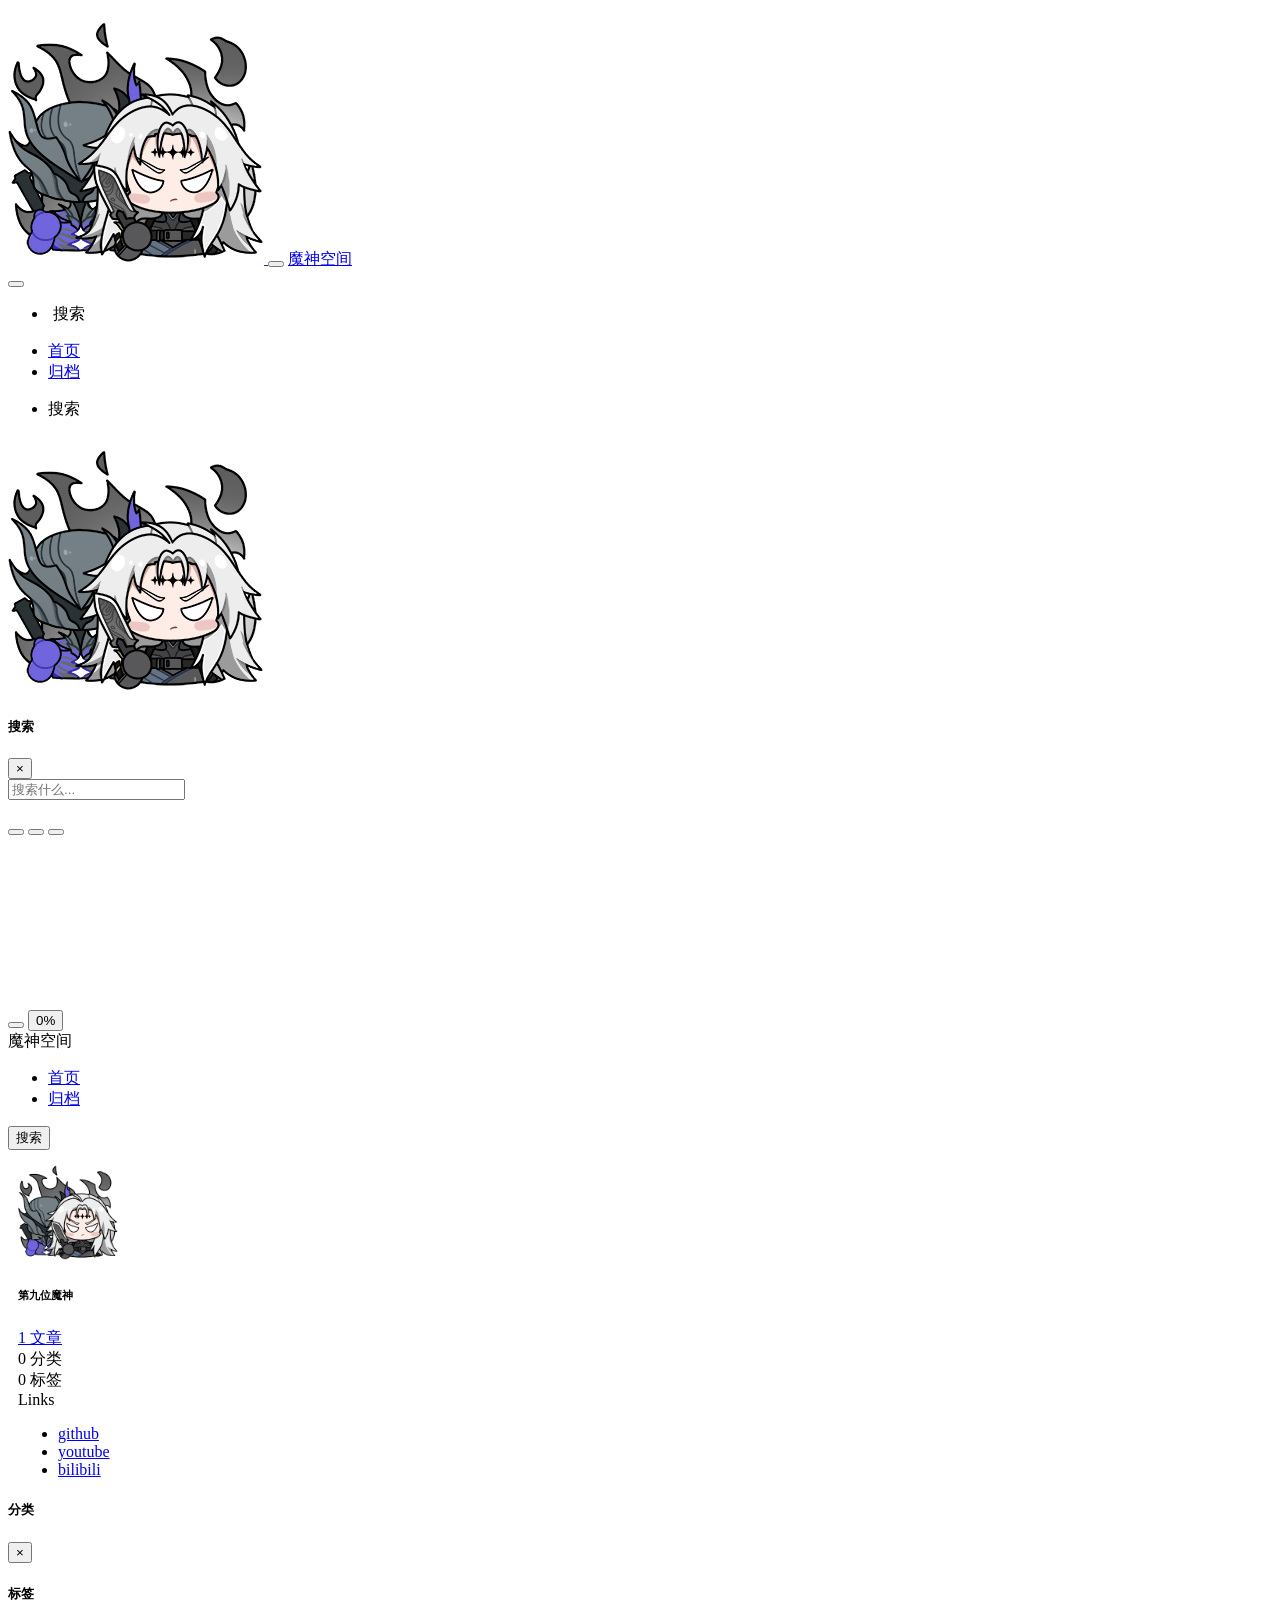
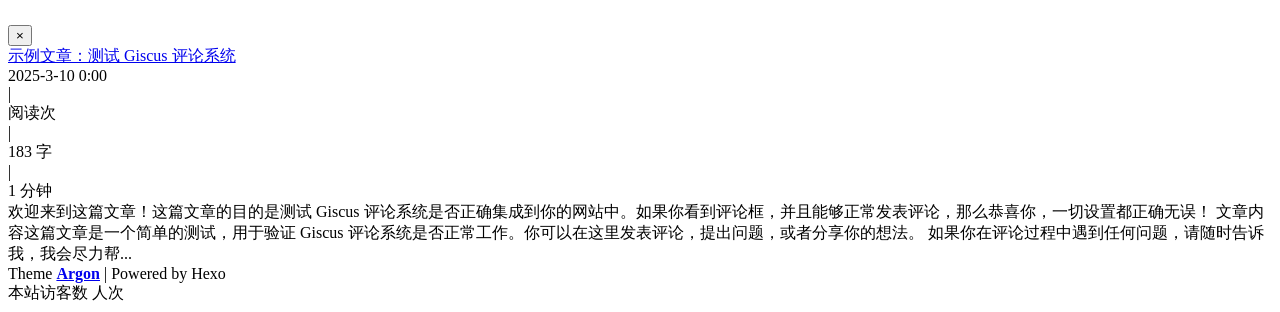
==== index.html @ d6a582b4 "Site updated: 2025-03-09 16:02:26" ====
<!DOCTYPE html>

<html class="use-big-shadow article-header-style-default">
<head>
	
	<title>魔神空间</title>
	<meta charset="utf-8">
	
		<meta name="viewport" content="width=device-width, initial-scale=1, maximum-scale=1, user-scalable=no">
	
	<meta property="og:type" content="website">
<meta property="og:title" content="魔神空间">
<meta property="og:url" content="http://example.com/index.html">
<meta property="og:site_name" content="魔神空间">
<meta property="og:locale" content="zh_CN">
<meta property="article:author" content="第九位魔神">
<meta name="twitter:card" content="summary">

	<meta name="theme-color" content="#2af3ff">
	<meta name="theme-color-rgb" content="42,243,255">
	<meta name="theme-color-origin" content="#2af3ff">
	<meta name="argon-enable-custom-theme-color" content="false">
	<meta name="theme-card-radius" content="12">
	<meta name="theme-version" content="1.0.2">
	<link rel="icon" href="/assets/img/favicon.ico" type="image/x-icon">
	<link rel="shortcut icon" href="/assets/img/favicon.ico" type="image/x-icon">

	
<link rel="stylesheet" href="/assets/argon_css_merged.css">

	
<link rel="stylesheet" href="/style.css">

	
<link rel="stylesheet" href="//fonts.loli.net/css?family=Open+Sans:300,400,600,700|Noto+Serif+SC:300,600&display=swap.css">

	
<script src="/assets/argon_js_merged.js"></script>

	
<script src="/assets/js/argon.min.js"></script>

	
<script src="//busuanzi.ibruce.info/busuanzi/2.3/busuanzi.pure.mini.js"></script>


	

	<script>
		var argonConfig = {
			language: "zh_CN",
			
				zoomify: {
					duration: 200,
					easing: "cubic-bezier(0.4,0,0,1)",
					scale: 0.9
				},
			
			pangu: "false",
			
				lazyload: {
					threshold: 800,
					effect: "fadeIn"
				},
			
			disable_pjax: false,
			headroom: false
		}
	</script>
	<script>
		var darkmodeAutoSwitch = "time";
		function setDarkmode(enable){
			if (enable == true){
				$("html").addClass("darkmode");
			}else{
				$("html").removeClass("darkmode");
			}
			$(window).trigger("scroll");
		}
		function toggleDarkmode(){
			if ($("html").hasClass("darkmode")){
				setDarkmode(false);
				sessionStorage.setItem("Argon_Enable_Dark_Mode", "false");
			}else{
				setDarkmode(true);
				sessionStorage.setItem("Argon_Enable_Dark_Mode", "true");
			}
		}
		if (sessionStorage.getItem("Argon_Enable_Dark_Mode") == "true"){
			setDarkmode(true);
		}
		function toggleDarkmodeByPrefersColorScheme(media){
			if (sessionStorage.getItem('Argon_Enable_Dark_Mode') == "false" || sessionStorage.getItem('Argon_Enable_Dark_Mode') == "true"){
				return;
			}
			if (media.matches){
				setDarkmode(true);
			}else{
				setDarkmode(false);
			}
		}
		function toggleDarkmodeByTime(){
			if (sessionStorage.getItem('Argon_Enable_Dark_Mode') == "false" || sessionStorage.getItem('Argon_Enable_Dark_Mode') == "true"){
				return;
			}
			let hour = new Date().getHours();
			if (hour < 7 || hour >= 22){
				setDarkmode(true);
			}else{
				setDarkmode(false);
			}
		}
		if (darkmodeAutoSwitch == 'system'){
			var darkmodeMediaQuery = window.matchMedia("(prefers-color-scheme: dark)");
			darkmodeMediaQuery.addListener(toggleDarkmodeByPrefersColorScheme);
			toggleDarkmodeByPrefersColorScheme(darkmodeMediaQuery);
		}
		if (darkmodeAutoSwitch == 'time'){
			toggleDarkmodeByTime();
		}
		if (darkmodeAutoSwitch == 'alwayson'){
			setDarkmode(true);
		}

		function toggleAmoledDarkMode(){
			$("html").toggleClass("amoled-dark");
			if ($("html").hasClass("amoled-dark")){
				localStorage.setItem("Argon_Enable_Amoled_Dark_Mode", "true");
			}else{
				localStorage.setItem("Argon_Enable_Amoled_Dark_Mode", "false");
			}
		}
		if (localStorage.getItem("Argon_Enable_Amoled_Dark_Mode") == "true"){
			$("html").addClass("amoled-dark");
		}else if (localStorage.getItem("Argon_Enable_Amoled_Dark_Mode") == "false"){
			$("html").removeClass("amoled-dark");
		}
	</script>
	<script>
		if (navigator.userAgent.indexOf("Safari") !== -1 && navigator.userAgent.indexOf("Chrome") === -1){
			$("html").addClass("using-safari");
		}
	</script>

	
		
<script src="/assets/vendor/smoothscroll/smoothscroll1.js"></script>

	
<meta name="generator" content="Hexo 7.3.0"></head>



<style id="themecolor_css">
	
	:root{
		--themecolor: #2af3ff;
		--themecolor-dark0: #1DF2FF;
		--themecolor-dark: #11F2FF;
		--themecolor-dark2: #00E8F6;
		--themecolor-dark3: #00D0DD;
		--themecolor-light: #5DF6FF;
		--themecolor-rgbstr: 42,243,255;
		--themecolor-gradient: linear-gradient(150deg,var(--themecolor-light) 15%, var(--themecolor) 70%, var(--themecolor-dark0) 94%);

	}
</style>
<style id="theme_cardradius_css">
	:root{
		--card-radius: 12px;
	}
</style>

<body>
<div id="toolbar">
	<header class="header-global">
		<nav id="navbar-main" class="navbar navbar-main navbar-expand-lg navbar-transparent navbar-light bg-primary headroom--not-bottom headroom--not-top headroom--pinned">
			<div class="container">
				
					<a class="navbar-brand navbar-icon mr-lg-5" href="">
						<img src="/assets/img/T_ChatEmo_M_11.png">
					</a>
				
				<button class="navbar-toggler" type="button" data-toggle="collapse" data-target="#navbar_global" aria-controls="navbar_global" aria-expanded="false" aria-label="Toggle navigation">
					<span class="navbar-toggler-icon"></span>
				</button>
				<a class="navbar-brand" href="/">魔神空间</a>
				<div class="navbar-collapse collapse" id="navbar_global">
					<div class="navbar-collapse-header">
						<div class="row">
							<div class="col-6 collapse-brand"></div>
							<div class="col-6 collapse-close">
								<button type="button" class="navbar-toggler" data-toggle="collapse" data-target="#navbar_global" aria-controls="navbar_global" aria-expanded="false" aria-label="Toggle navigation">
									<span></span>
									<span></span>
								</button>
							</div>
						</div>
					</div>
					<ul id="navbar_search_btn_mobile" class="navbar-nav align-items-lg-center ml-lg-auto">
						<li class="nav-item" data-toggle="modal" data-target="#argon_search_modal" style="padding-left: 5px;">
							<a class="nav-link nav-link-icon">
								<i class="fa fa-search"></i>
								<span class="nav-link-inner--text d-lg-none">搜索</span>
							</a>
						</li>
					</ul>
					
							<ul class='navbar-nav navbar-nav-hover align-items-lg-center'>
								
										<li class='nav-item'>
											<a href='/' class='nav-link' >
												<i class='ni ni-book-bookmark d-lg-none'></i>
												<span class='nav-link-inner--text'>首页</span>
											</a>
											
										</li>
									
										<li class='nav-item'>
											<a href='/archives' class='nav-link' >
												<i class='ni ni-book-bookmark d-lg-none'></i>
												<span class='nav-link-inner--text'>归档</span>
											</a>
											
										</li>
									
							</ul>
						
					<ul class="navbar-nav align-items-lg-center ml-lg-auto">
						<li class="nav-item" data-toggle="modal" data-target="#argon_search_modal" id="navbar_search_btn_pc">
							<a class="nav-link nav-link-icon">
								<i class="fa fa-search"></i>
								<span class="nav-link-inner--text d-lg-none">搜索</span>
							</a>
						</li>
					</ul>
				</div>
				
					<a class="navbar-brand navbar-icon-mobile" href="">
						<img src="/assets/img/T_ChatEmo_M_11.png">
					</a>
				
				<div id="navbar_menu_mask" data-toggle="collapse" data-target="#navbar_global"></div>
			</div>
		</nav>
	</header>
</div>
<div class="modal fade" id="argon_search_modal" tabindex="-1" role="dialog" aria-labelledby="" aria-hidden="true">
	<div class="modal-dialog modal-dialog-centered modal-lg" role="document">
		<div class="modal-content">
			<div class="modal-header">
				<h5 class="modal-title">搜索</h5>
				<button type="button" class="close" data-dismiss="modal" aria-label="Close">
					<span aria-hidden="true">&times;</span>
				</button>
			</div>
			<div class="modal-body">
				<!-- TODO -->
<div class="form-group mb-3">
	<div class="input-group input-group-alternative">
		<div class="input-group-prepend">
			<span class="input-group-text"><i class="fa fa-search"></i></span>
		</div>
		<input id="local-search-input" class="form-control" placeholder="搜索什么..." type="text"  autocomplete="off" data-search.path="search.xml" data-config.root="/">
	</div>
	<div id="local-search-result"></div>
</div>

			</div>
		</div>
	</div>
</div>
<!--Banner-->
<section id="banner" class="banner section section-lg section-shaped">
	<div class="shape shape-style-1 shape-primary">
		<span></span>
		<span></span>
		<span></span>
		<span></span>
		<span></span>
		<span></span>
		<span></span>
		<span></span>
		<span></span>
	</div>

	
	<div id="banner_container" class="banner-container container text-center">
		
			<div class="banner-title text-white" data-text="欢迎来到魔神空间" data-interval=""><span class="banner-title-inner">&nbsp;</span>
		
		</div>
	</div>
	
		<style>
			section.banner{
				background-image: url(/assets/img/lucy.jpg) !important;
			}
		</style>
	
</section>


	<style>
		#content:before {
			content: '';
			display: block;
			position: fixed;
			left: 0;
			right: 0;
			top: 0;
			bottom: 0;
			z-index: -2;
			background: url(/assets/img/david.png);
			background-position: center;
			background-size: cover;
			background-repeat: no-repeat;
			opacity: 0.7;
			transition: opacity .5s ease;
		}
		html.darkmode #content:before{
			filter: brightness(0.65);
		}
		
			#content:after {
				content: '';
				display: block;
				position: fixed;
				left: 0;
				right: 0;
				top: 0;
				bottom: 0;
				z-index: -2;
				background: url(/assets/img/lucy.jpg);
				background-position: center;
				background-size: cover;
				background-repeat: no-repeat;
				opacity: 0;
				transition: opacity .5s ease;
			}
			html.darkmode #content:after {
				opacity: 0.7;
			}
			html.darkmode #content:before {
				opacity: 0;
			}
		
		
			#banner, #banner .shape {
				background: transparent !important;
			}
		
	</style>




<div id="float_action_buttons" class="float-action-buttons fabtns-unloaded">
	<button id="fabtn_toggle_sides" class="btn btn-icon btn-neutral fabtn shadow-sm" type="button" aria-hidden="true" tooltip-move-to-left="移至左侧" tooltip-move-to-right="移至右侧">
		<span class="btn-inner--icon fabtn-show-on-right"><i class="fa fa-caret-left"></i></span>
		<span class="btn-inner--icon fabtn-show-on-left"><i class="fa fa-caret-right"></i></span>
	</button>
	<button id="fabtn_back_to_top" class="btn btn-icon btn-neutral fabtn shadow-sm" type="button" aria-label="Back To Top" tooltip="回到顶部">
		<span class="btn-inner--icon"><i class="fa fa-angle-up"></i></span>
	</button>
	<button id="fabtn_go_to_comment" class="btn btn-icon btn-neutral fabtn shadow-sm d-none" type="button" style='display: none;'  aria-label="Comment" tooltip="评论">
		<span class="btn-inner--icon"><i class="fa fa-comment-o"></i></span>
	</button>
	<button id="fabtn_toggle_darkmode" class="btn btn-icon btn-neutral fabtn shadow-sm" type="button"  aria-label="Toggle Darkmode" tooltip-darkmode="夜间模式" tooltip-blackmode="暗黑模式" tooltip-lightmode="日间模式">
		<span class="btn-inner--icon"><i class="fa fa-moon-o"></i><i class='fa fa-lightbulb-o'></i></span>
	</button>
	<button id="fabtn_toggle_blog_settings_popup" class="btn btn-icon btn-neutral fabtn shadow-sm" type="button" style='display: none;'  aria-label="Open Blog Settings Menu" tooltip="设置">
		<span class="btn-inner--icon"><i class="fa fa-cog"></i></span>
	</button>
	<div id="fabtn_blog_settings_popup" class="card shadow-sm" style="opacity: 0;" aria-hidden="true">
		<div id="close_blog_settings"><i class="fa fa-close"></i></div>
		<div class="blog-setting-item mt-3">
			<div style="transform: translateY(-4px);"><div id="blog_setting_toggle_darkmode_and_amoledarkmode" tooltip-switch-to-darkmode="切换到夜间模式" tooltip-switch-to-blackmode="切换到暗黑模式"><span>夜间模式</span><span>暗黑模式</span></div></div>
			<div style="flex: 1;"></div>
			<label id="blog_setting_darkmode_switch" class="custom-toggle">
				<span class="custom-toggle-slider rounded-circle"></span>
			</label>
		</div>
		<div class="blog-setting-item mt-3">
			<div style="flex: 1;">字体</div>
			<div>
				<button id="blog_setting_font_sans_serif" type="button" class="blog-setting-font btn btn-outline-primary blog-setting-selector-left">Sans Serif</button><button id="blog_setting_font_serif" type="button" class="blog-setting-font btn btn-outline-primary blog-setting-selector-right">Serif</button>
			</div>
		</div>
		<div class="blog-setting-item mt-3">
			<div style="flex: 1;">阴影</div>
			<div>
				<button id="blog_setting_shadow_small" type="button" class="blog-setting-shadow btn btn-outline-primary blog-setting-selector-left">浅阴影</button><button id="blog_setting_shadow_big" type="button" class="blog-setting-shadow btn btn-outline-primary blog-setting-selector-right">深阴影</button>
			</div>
		</div>
		<div class="blog-setting-item mt-3 mb-3">
			<div style="flex: 1;">滤镜</div>
			<div id="blog_setting_filters" class="ml-3">
				<button id="blog_setting_filter_off" type="button" class="blog-setting-filter-btn ml-0" filter-name="off">关闭</button>
				<button id="blog_setting_filter_sunset" type="button" class="blog-setting-filter-btn" filter-name="sunset">日落</button>
				<button id="blog_setting_filter_darkness" type="button" class="blog-setting-filter-btn" filter-name="darkness">暗化</button>
				<button id="blog_setting_filter_grayscale" type="button" class="blog-setting-filter-btn" filter-name="grayscale">灰度</button>
			</div>
		</div>
		<div class="blog-setting-item mb-3">
			<div id="blog_setting_card_radius_to_default" style="cursor: pointer;" tooltip="恢复默认">圆角</div>
			<div style="flex: 1;margin-left: 20px;margin-right: 8px;transform: translateY(2px);">
				<div id="blog_setting_card_radius"></div>
			</div>
		</div>
		
	</div>
	<button id="fabtn_open_sidebar" class="btn btn-icon btn-neutral fabtn shadow-sm" type="button" aria-label="Open Sidebar Menu" tooltip="菜单">
		<span class="btn-inner--icon"><i class="fa fa-bars"></i></span>
	</button>
	<button id="fabtn_reading_progress" class="btn btn-icon btn-neutral fabtn shadow-sm" type="button" aria-hidden="true" tooltip="阅读进度">
		<div id="fabtn_reading_progress_bar" style="width: 0%;"></div>
		<span id="fabtn_reading_progress_details">0%</span>
	</button>
</div>

<div id="content" class="site-content">









<div class="page-information-card-container">
	
</div>

<div id="sidebar_mask"></div>
<aside id="leftbar" class="leftbar widget-area" role="complementary">
		
		<div id="leftbar_part1" class="widget widget_search card bg-white shadow-sm border-0">
			<div class="leftbar-banner card-body">
				<span class="leftbar-banner-title text-white">魔神空间</span>
				
				
			</div>
			
			
				<ul id='leftbar_part1_menu' class='leftbar-menu'>
					<li class='leftbar-menu-item current'><a href='/'>首页</a></li><li class='leftbar-menu-item'><a href='/archives'>归档</a></li>
				</ul>
			
			<div class="card-body text-center leftbar-search-button">
				<button id="leftbar_search" class="btn btn-secondary btn-lg active btn-sm btn-block border-0" role="button" data-toggle="modal" data-target="#argon_search_modal" >
					<i class="menu-item-icon fa fa-search mr-0"></i> 搜索
				</button>
			</div>
		</div>
		<div id="leftbar_part2" class="widget widget_search card bg-white shadow-sm border-0">
			<div id="leftbar_part2_inner" class="card-body">
				
				<div class="nav-wrapper" style="padding-top: 5px; display:none; ">
	                <ul class="nav nav-pills nav-fill" role="tablist">
						
						<li class="nav-item sidebar-tab-switcher">
							<a class="active show" id="leftbar_tab_overview_btn" data-toggle="tab" href="#leftbar_tab_overview" role="tab" aria-controls="leftbar_tab_overview" no-pjax>站点概览</a>
						</li>
	                </ul>
				</div>
				<div>
					<div class="tab-content" style="padding: 10px 10px 0 10px;">
						
						<div class="tab-pane fade text-center active show" id="leftbar_tab_overview" role="tabpanel" aria-labelledby="leftbar_tab_overview_btn">
							<img id="leftbar_overview_author_image" src="/assets/img/T_ChatEmo_M_11.png" class="img-fluid rounded-circle shadow-sm" style="width: 100px;" alt="avatar">
							<h6 id="leftbar_overview_author_name">第九位魔神</h6>
							<nav class="site-state">
								<div class="site-state-item site-state-posts">
									<a href="/archives">
										<span class="site-state-item-count">1</span>
										<span class="site-state-item-name">文章</span>
									</a>
								</div>
								<div class="site-state-item site-state-categories">
									<a data-toggle="modal" data-target="#blog_categories">
										<span class="site-state-item-count">0</span>
										<span class="site-state-item-name">分类</span>
									</a>
								</div>      
								<div class="site-state-item site-state-tags">
									<a data-toggle="modal" data-target="#blog_tags">
										<span class="site-state-item-count">0</span>
										<span class="site-state-item-name">标签</span>
									</a>
								</div>
							</nav>
							
									<div class="site-author-links">
										
									</div>
								
							
									<div class='site-friend-links'>
										<div class='site-friend-links-title'><i class='fa fa-fw fa-link'></i> Links</div>
										<ul class='site-friend-links-ul'>
											
												<li class='site-friend-links-item'>
													<a href='https://github.com/cyber-moshen' rel='noopener' target='_blank'>github</a>
												</li>
											
												<li class='site-friend-links-item'>
													<a href='https://www.youtube.com/@ninth-order-deity' rel='noopener' target='_blank'>youtube</a>
												</li>
											
												<li class='site-friend-links-item'>
													<a href='https://space.bilibili.com/1064071353?spm_id_from=333.1007.0.0' rel='noopener' target='_blank'>bilibili</a>
												</li>
											
										</ul>
									</div>
								
						</div>
					</div>
				</div>
			</div>
		</div>
</aside>
<div class="modal fade" id="blog_categories" tabindex="-1" role="dialog" aria-labelledby="" aria-hidden="true">
	<div class="modal-dialog modal-dialog-centered">
		<div class="modal-content">
			<div class="modal-header">
				<h5 class="modal-title">分类</h5>
				<button type="button" class="close" data-dismiss="modal" aria-label="Close">
					<span aria-hidden="true">&times;</span>
				</button>
			</div>
			<div class="modal-body">
				
			</div>
		</div>
	</div>
</div>
<div class="modal fade" id="blog_tags" tabindex="-1" role="dialog" aria-labelledby="" aria-hidden="true">
	<div class="modal-dialog modal-dialog-centered">
		<div class="modal-content">
			<div class="modal-header">
				<h5 class="modal-title">标签</h5>
				<button type="button" class="close" data-dismiss="modal" aria-label="Close">
					<span aria-hidden="true">&times;</span>
				</button>
			</div>
			<div class="modal-body">
				
			</div>
		</div>
	</div>
</div>


<div id="primary" class="content-area">
	<main id="main" class="site-main" role="main">
		
			
	<article class="post card bg-white shadow-sm border-0 post-preview">
	<header class="post-header text-center">
		
		<a class="post-title" href="/2025/03/10/hello-world/">示例文章：测试 Giscus 评论系统</a>
		<div class="post-meta">
			
						
						<div class="post-meta-detail post-meta-detail-time">
							<i class="fa fa-clock-o" aria-hidden="true"></i>
							<time title="发布于 2025-3-10 0:00:00 | 编辑于 2025-3-9 16:01:53">2025-3-10 0:00
							</time>
						</div>
					
						
							<div class="post-meta-devide">|</div>
						
						<div class="post-meta-detail post-meta-detail-words">
							<i class="fa fa-book" aria-hidden="true"></i>
							<span id="busuanzi_container_page_pv">
								阅读<span id="busuanzi_value_page_pv"></span>次
							</span>
						</div>
					
						
							<div class="post-meta-devide">|</div>
						
						<div class="post-meta-detail post-meta-detail-words">
							<i class="fa fa-file-word-o" aria-hidden="true"></i>
							183 字
						</div>
					
						
							<div class="post-meta-devide">|</div>
						
						<div class="post-meta-detail post-meta-detail-readingtime">
							<i class="fa fa-hourglass-end" aria-hidden="true"></i>
							1 分钟
						</div>
					
		</div>
		
	</header>

	<div class="post-content">
		
			
				欢迎来到这篇文章！这篇文章的目的是测试 Giscus 评论系统是否正确集成到你的网站中。如果你看到评论框，并且能够正常发表评论，那么恭喜你，一切设置都正确无误！
文章内容这篇文章是一个简单的测试，用于验证 Giscus 评论系统是否正常工作。你可以在这里发表评论，提出问题，或者分享你的想法。
如果你在评论过程中遇到任何问题，请随时告诉我，我会尽力帮...
			
		
	</div>

	
</article>






		
		
		
		
		

					<footer id="footer" class="site-footer card shadow-sm border-0">
						
						<div>Theme <a target="_blank" rel="noopener" href="https://github.com/solstice23/hexo-theme-argon"><strong>Argon</strong></a> | Powered by Hexo</div>
						<span id="busuanzi_container_site_uv">
							本站访客数 <span id="busuanzi_value_site_uv"></span> 人次
						</span>
					</footer>
				</main>
			</div>
		</div>
		
<script src="/argontheme.js"></script>

		
		
		

		
			<script>
				var argonEnableCodeHighlight = true;
			</script>
			
<link rel="stylesheet" href="/assets/vendor/highlight/styles/vs2015.css">

		

	</div>
</div>
<noscript>
	<style>
		article img.lazyload[src^="[data-uri]"]{display: none;}
		.comment-item-text .comment-sticker.lazyload{display: none;}
	</style>
</noscript>
</body>



</html>
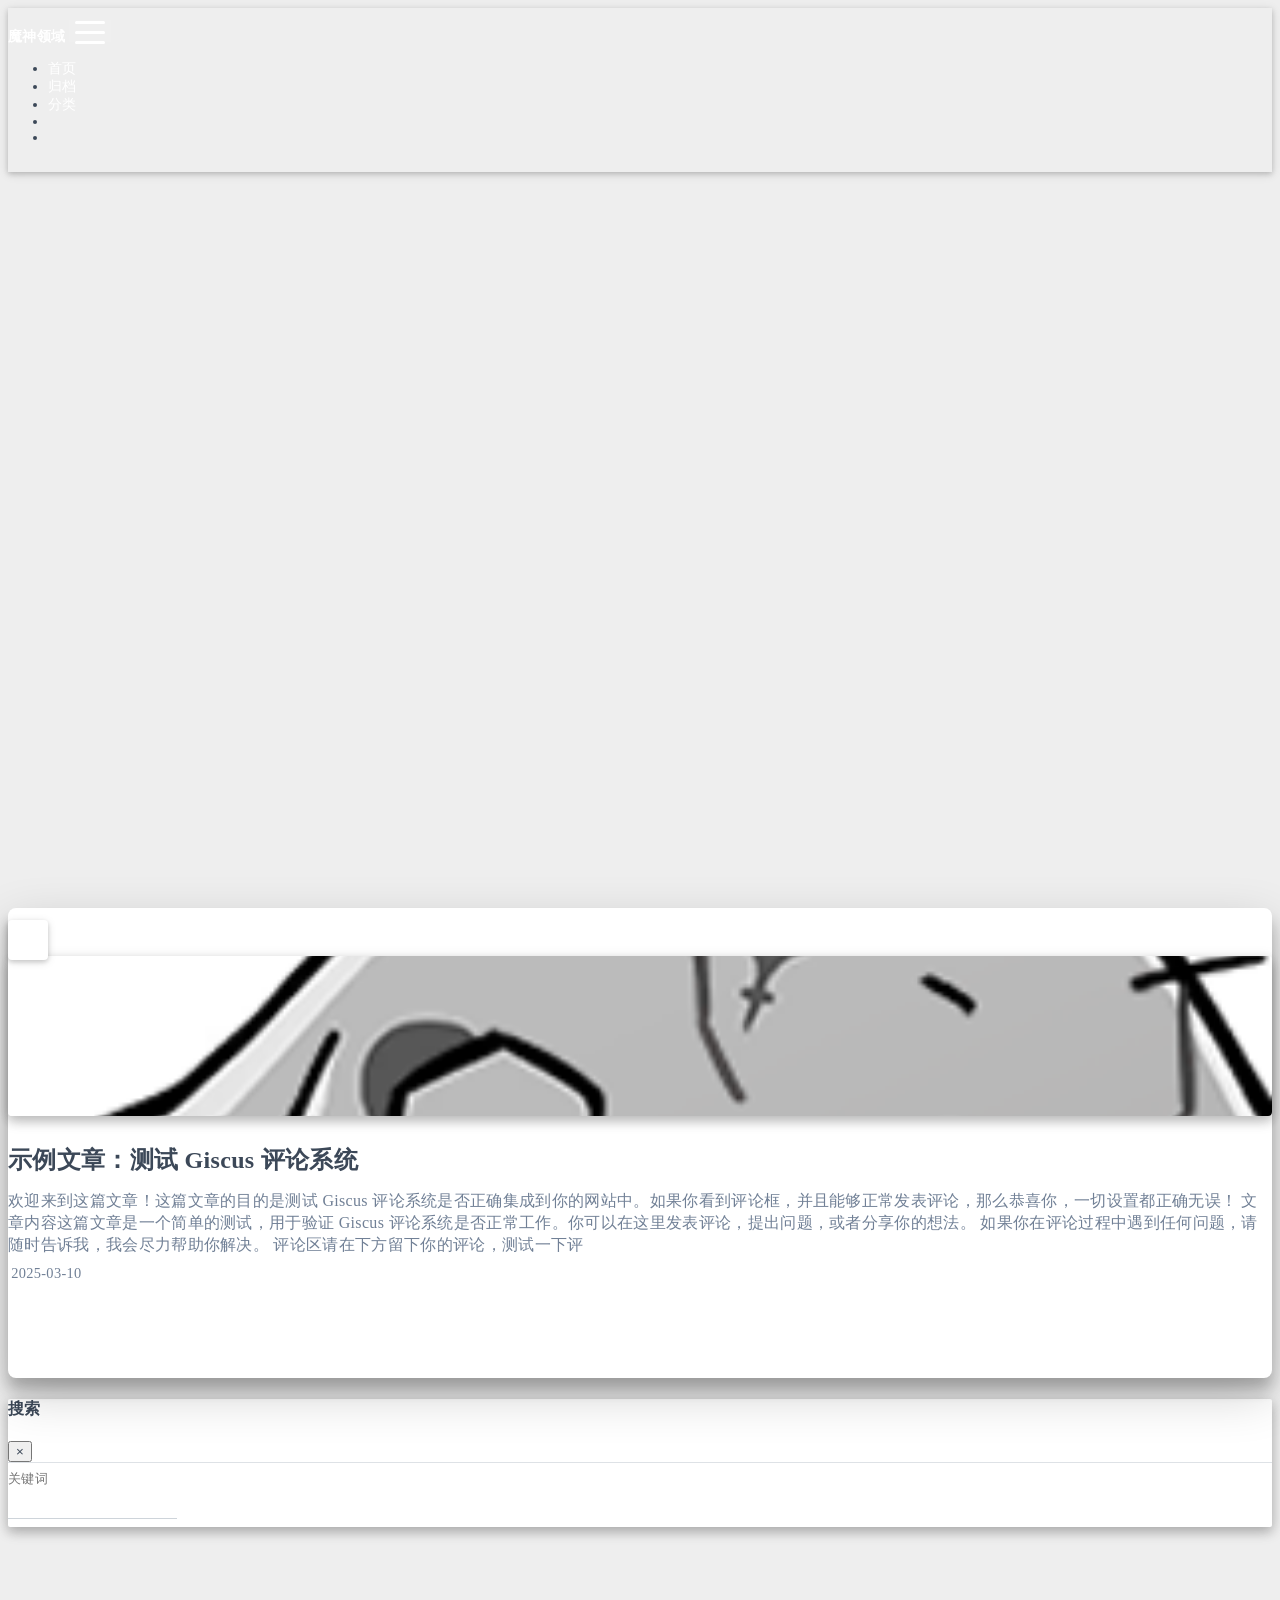
==== commit 2d2ebb4a: "Site updated: 2025-03-09 19:57:49" ====
--- a/index.html
+++ b/index.html
@@ -1,667 +1,361 @@
+
+
 <!DOCTYPE html>
-
-<html class="use-big-shadow article-header-style-default">
+<html lang="zh-CN" data-default-color-scheme=auto>
+
+
+
 <head>
-	
-	<title>魔神空间</title>
-	<meta charset="utf-8">
-	
-		<meta name="viewport" content="width=device-width, initial-scale=1, maximum-scale=1, user-scalable=no">
-	
-	<meta property="og:type" content="website">
+  <meta charset="UTF-8">
+
+  <link rel="apple-touch-icon" sizes="76x76" href="/img/biaoqin.png">
+  <link rel="icon" href="/img/biaoqin.png">
+  
+
+  <meta name="viewport" content="width=device-width, initial-scale=1.0, maximum-scale=5.0, shrink-to-fit=no">
+  <meta http-equiv="x-ua-compatible" content="ie=edge">
+  
+  <meta name="theme-color" content="#ff83ff">
+  <meta name="author" content="第九位魔神">
+  <meta name="keywords" content="">
+  
+    <meta property="og:type" content="website">
 <meta property="og:title" content="魔神空间">
 <meta property="og:url" content="http://example.com/index.html">
 <meta property="og:site_name" content="魔神空间">
 <meta property="og:locale" content="zh_CN">
 <meta property="article:author" content="第九位魔神">
-<meta name="twitter:card" content="summary">
-
-	<meta name="theme-color" content="#2af3ff">
-	<meta name="theme-color-rgb" content="42,243,255">
-	<meta name="theme-color-origin" content="#2af3ff">
-	<meta name="argon-enable-custom-theme-color" content="false">
-	<meta name="theme-card-radius" content="12">
-	<meta name="theme-version" content="1.0.2">
-	<link rel="icon" href="/assets/img/favicon.ico" type="image/x-icon">
-	<link rel="shortcut icon" href="/assets/img/favicon.ico" type="image/x-icon">
-
-	
-<link rel="stylesheet" href="/assets/argon_css_merged.css">
-
-	
-<link rel="stylesheet" href="/style.css">
-
-	
-<link rel="stylesheet" href="//fonts.loli.net/css?family=Open+Sans:300,400,600,700|Noto+Serif+SC:300,600&display=swap.css">
-
-	
-<script src="/assets/argon_js_merged.js"></script>
-
-	
-<script src="/assets/js/argon.min.js"></script>
-
-	
-<script src="//busuanzi.ibruce.info/busuanzi/2.3/busuanzi.pure.mini.js"></script>
-
-
-	
-
-	<script>
-		var argonConfig = {
-			language: "zh_CN",
-			
-				zoomify: {
-					duration: 200,
-					easing: "cubic-bezier(0.4,0,0,1)",
-					scale: 0.9
-				},
-			
-			pangu: "false",
-			
-				lazyload: {
-					threshold: 800,
-					effect: "fadeIn"
-				},
-			
-			disable_pjax: false,
-			headroom: false
-		}
-	</script>
-	<script>
-		var darkmodeAutoSwitch = "time";
-		function setDarkmode(enable){
-			if (enable == true){
-				$("html").addClass("darkmode");
-			}else{
-				$("html").removeClass("darkmode");
-			}
-			$(window).trigger("scroll");
-		}
-		function toggleDarkmode(){
-			if ($("html").hasClass("darkmode")){
-				setDarkmode(false);
-				sessionStorage.setItem("Argon_Enable_Dark_Mode", "false");
-			}else{
-				setDarkmode(true);
-				sessionStorage.setItem("Argon_Enable_Dark_Mode", "true");
-			}
-		}
-		if (sessionStorage.getItem("Argon_Enable_Dark_Mode") == "true"){
-			setDarkmode(true);
-		}
-		function toggleDarkmodeByPrefersColorScheme(media){
-			if (sessionStorage.getItem('Argon_Enable_Dark_Mode') == "false" || sessionStorage.getItem('Argon_Enable_Dark_Mode') == "true"){
-				return;
-			}
-			if (media.matches){
-				setDarkmode(true);
-			}else{
-				setDarkmode(false);
-			}
-		}
-		function toggleDarkmodeByTime(){
-			if (sessionStorage.getItem('Argon_Enable_Dark_Mode') == "false" || sessionStorage.getItem('Argon_Enable_Dark_Mode') == "true"){
-				return;
-			}
-			let hour = new Date().getHours();
-			if (hour < 7 || hour >= 22){
-				setDarkmode(true);
-			}else{
-				setDarkmode(false);
-			}
-		}
-		if (darkmodeAutoSwitch == 'system'){
-			var darkmodeMediaQuery = window.matchMedia("(prefers-color-scheme: dark)");
-			darkmodeMediaQuery.addListener(toggleDarkmodeByPrefersColorScheme);
-			toggleDarkmodeByPrefersColorScheme(darkmodeMediaQuery);
-		}
-		if (darkmodeAutoSwitch == 'time'){
-			toggleDarkmodeByTime();
-		}
-		if (darkmodeAutoSwitch == 'alwayson'){
-			setDarkmode(true);
-		}
-
-		function toggleAmoledDarkMode(){
-			$("html").toggleClass("amoled-dark");
-			if ($("html").hasClass("amoled-dark")){
-				localStorage.setItem("Argon_Enable_Amoled_Dark_Mode", "true");
-			}else{
-				localStorage.setItem("Argon_Enable_Amoled_Dark_Mode", "false");
-			}
-		}
-		if (localStorage.getItem("Argon_Enable_Amoled_Dark_Mode") == "true"){
-			$("html").addClass("amoled-dark");
-		}else if (localStorage.getItem("Argon_Enable_Amoled_Dark_Mode") == "false"){
-			$("html").removeClass("amoled-dark");
-		}
-	</script>
-	<script>
-		if (navigator.userAgent.indexOf("Safari") !== -1 && navigator.userAgent.indexOf("Chrome") === -1){
-			$("html").addClass("using-safari");
-		}
-	</script>
-
-	
-		
-<script src="/assets/vendor/smoothscroll/smoothscroll1.js"></script>
-
-	
+<meta name="twitter:card" content="summary_large_image">
+  
+  
+    <meta name="referrer" content="no-referrer-when-downgrade">
+  
+  
+  <title>魔神空间</title>
+
+  <link  rel="stylesheet" href="https://lib.baomitu.com/twitter-bootstrap/4.6.1/css/bootstrap.min.css" />
+
+
+
+
+
+<!-- 主题依赖的图标库，不要自行修改 -->
+<!-- Do not modify the link that theme dependent icons -->
+
+<link rel="stylesheet" href="//at.alicdn.com/t/c/font_1749284_5i9bdhy70f8.css">
+
+
+
+<link rel="stylesheet" href="//at.alicdn.com/t/c/font_1736178_k526ubmyhba.css">
+
+
+<link  rel="stylesheet" href="/css/main.css" />
+
+
+  <link id="highlight-css" rel="stylesheet" href="/css/highlight.css" />
+  
+    <link id="highlight-css-dark" rel="stylesheet" href="/css/highlight-dark.css" />
+  
+
+
+
+
+  <script id="fluid-configs">
+    var Fluid = window.Fluid || {};
+    Fluid.ctx = Object.assign({}, Fluid.ctx)
+    var CONFIG = {"hostname":"example.com","root":"/","version":"1.9.8","typing":{"enable":true,"typeSpeed":100,"cursorChar":"_","loop":true,"scope":[]},"anchorjs":{"enable":true,"element":"h1,h2,h3,h4,h5,h6","placement":"left","visible":"hover","icon":""},"progressbar":{"enable":true,"height_px":3,"color":"#29d","options":{"showSpinner":false,"trickleSpeed":100}},"code_language":{"enable":true,"default":"TEXT"},"copy_btn":true,"image_caption":{"enable":true},"image_zoom":{"enable":true,"img_url_replace":["",""]},"toc":{"enable":true,"placement":"right","headingSelector":"h1,h2,h3,h4,h5,h6","collapseDepth":0},"lazyload":{"enable":true,"loading_img":"/img/tou.gif","onlypost":false,"offset_factor":2},"web_analytics":{"enable":false,"follow_dnt":true,"baidu":null,"google":{"measurement_id":null},"tencent":{"sid":null,"cid":null},"leancloud":{"app_id":null,"app_key":null,"server_url":null,"path":"window.location.pathname","ignore_local":false},"umami":{"src":null,"website_id":null,"domains":null,"start_time":"2024-01-01T00:00:00.000Z","token":null,"api_server":null}},"search_path":"/local-search.xml","include_content_in_search":true};
+
+    if (CONFIG.web_analytics.follow_dnt) {
+      var dntVal = navigator.doNotTrack || window.doNotTrack || navigator.msDoNotTrack;
+      Fluid.ctx.dnt = dntVal && (dntVal.startsWith('1') || dntVal.startsWith('yes') || dntVal.startsWith('on'));
+    }
+  </script>
+  <script  src="/js/utils.js" ></script>
+  <script  src="/js/color-schema.js" ></script>
+  
+
+
+  
 <meta name="generator" content="Hexo 7.3.0"></head>
 
 
-
-<style id="themecolor_css">
-	
-	:root{
-		--themecolor: #2af3ff;
-		--themecolor-dark0: #1DF2FF;
-		--themecolor-dark: #11F2FF;
-		--themecolor-dark2: #00E8F6;
-		--themecolor-dark3: #00D0DD;
-		--themecolor-light: #5DF6FF;
-		--themecolor-rgbstr: 42,243,255;
-		--themecolor-gradient: linear-gradient(150deg,var(--themecolor-light) 15%, var(--themecolor) 70%, var(--themecolor-dark0) 94%);
-
-	}
-</style>
-<style id="theme_cardradius_css">
-	:root{
-		--card-radius: 12px;
-	}
-</style>
-
 <body>
-<div id="toolbar">
-	<header class="header-global">
-		<nav id="navbar-main" class="navbar navbar-main navbar-expand-lg navbar-transparent navbar-light bg-primary headroom--not-bottom headroom--not-top headroom--pinned">
-			<div class="container">
-				
-					<a class="navbar-brand navbar-icon mr-lg-5" href="">
-						<img src="/assets/img/T_ChatEmo_M_11.png">
-					</a>
-				
-				<button class="navbar-toggler" type="button" data-toggle="collapse" data-target="#navbar_global" aria-controls="navbar_global" aria-expanded="false" aria-label="Toggle navigation">
-					<span class="navbar-toggler-icon"></span>
-				</button>
-				<a class="navbar-brand" href="/">魔神空间</a>
-				<div class="navbar-collapse collapse" id="navbar_global">
-					<div class="navbar-collapse-header">
-						<div class="row">
-							<div class="col-6 collapse-brand"></div>
-							<div class="col-6 collapse-close">
-								<button type="button" class="navbar-toggler" data-toggle="collapse" data-target="#navbar_global" aria-controls="navbar_global" aria-expanded="false" aria-label="Toggle navigation">
-									<span></span>
-									<span></span>
-								</button>
-							</div>
-						</div>
-					</div>
-					<ul id="navbar_search_btn_mobile" class="navbar-nav align-items-lg-center ml-lg-auto">
-						<li class="nav-item" data-toggle="modal" data-target="#argon_search_modal" style="padding-left: 5px;">
-							<a class="nav-link nav-link-icon">
-								<i class="fa fa-search"></i>
-								<span class="nav-link-inner--text d-lg-none">搜索</span>
-							</a>
-						</li>
-					</ul>
-					
-							<ul class='navbar-nav navbar-nav-hover align-items-lg-center'>
-								
-										<li class='nav-item'>
-											<a href='/' class='nav-link' >
-												<i class='ni ni-book-bookmark d-lg-none'></i>
-												<span class='nav-link-inner--text'>首页</span>
-											</a>
-											
-										</li>
-									
-										<li class='nav-item'>
-											<a href='/archives' class='nav-link' >
-												<i class='ni ni-book-bookmark d-lg-none'></i>
-												<span class='nav-link-inner--text'>归档</span>
-											</a>
-											
-										</li>
-									
-							</ul>
-						
-					<ul class="navbar-nav align-items-lg-center ml-lg-auto">
-						<li class="nav-item" data-toggle="modal" data-target="#argon_search_modal" id="navbar_search_btn_pc">
-							<a class="nav-link nav-link-icon">
-								<i class="fa fa-search"></i>
-								<span class="nav-link-inner--text d-lg-none">搜索</span>
-							</a>
-						</li>
-					</ul>
-				</div>
-				
-					<a class="navbar-brand navbar-icon-mobile" href="">
-						<img src="/assets/img/T_ChatEmo_M_11.png">
-					</a>
-				
-				<div id="navbar_menu_mask" data-toggle="collapse" data-target="#navbar_global"></div>
-			</div>
-		</nav>
-	</header>
+  
+
+  <header>
+    
+
+<div class="header-inner" style="height: 100vh;">
+  <nav id="navbar" class="navbar fixed-top  navbar-expand-lg navbar-dark scrolling-navbar">
+  <div class="container">
+    <a class="navbar-brand" href="/">
+      <strong>魔神领域</strong>
+    </a>
+
+    <button id="navbar-toggler-btn" class="navbar-toggler" type="button" data-toggle="collapse"
+            data-target="#navbarSupportedContent"
+            aria-controls="navbarSupportedContent" aria-expanded="false" aria-label="Toggle navigation">
+      <div class="animated-icon"><span></span><span></span><span></span></div>
+    </button>
+
+    <!-- Collapsible content -->
+    <div class="collapse navbar-collapse" id="navbarSupportedContent">
+      <ul class="navbar-nav ml-auto text-center">
+        
+          
+          
+          
+          
+            <li class="nav-item">
+              <a class="nav-link" href="/" target="_self">
+                <i class="iconfont icon-home-fill"></i>
+                <span>首页</span>
+              </a>
+            </li>
+          
+        
+          
+          
+          
+          
+            <li class="nav-item">
+              <a class="nav-link" href="/archives/" target="_self">
+                <i class="iconfont icon-archive-fill"></i>
+                <span>归档</span>
+              </a>
+            </li>
+          
+        
+          
+          
+          
+          
+            <li class="nav-item">
+              <a class="nav-link" href="/categories/" target="_self">
+                <i class="iconfont icon-category-fill"></i>
+                <span>分类</span>
+              </a>
+            </li>
+          
+        
+        
+          <li class="nav-item" id="search-btn">
+            <a class="nav-link" target="_self" href="javascript:;" data-toggle="modal" data-target="#modalSearch" aria-label="Search">
+              <i class="iconfont icon-search"></i>
+            </a>
+          </li>
+          
+        
+        
+          <li class="nav-item" id="color-toggle-btn">
+            <a class="nav-link" target="_self" href="javascript:;" aria-label="Color Toggle">
+              <i class="iconfont icon-dark" id="color-toggle-icon"></i>
+            </a>
+          </li>
+        
+      </ul>
+    </div>
+  </div>
+</nav>
+
+  
+
+<div id="banner" class="banner" parallax=true
+     style="background: url('/img/david.png') no-repeat center center; background-size: cover;">
+  <div class="full-bg-img">
+    <div class="mask flex-center" style="background-color: rgba(0, 0, 0, 0)">
+      <div class="banner-text text-center fade-in-up">
+        <div class="h2">
+          
+            <span id="subtitle" data-typed-text="欢迎来到第九位魔神的领域"></span>
+          
+        </div>
+
+        
+      </div>
+
+      
+        <div class="scroll-down-bar">
+          <i class="iconfont icon-arrowdown"></i>
+        </div>
+      
+    </div>
+  </div>
 </div>
-<div class="modal fade" id="argon_search_modal" tabindex="-1" role="dialog" aria-labelledby="" aria-hidden="true">
-	<div class="modal-dialog modal-dialog-centered modal-lg" role="document">
-		<div class="modal-content">
-			<div class="modal-header">
-				<h5 class="modal-title">搜索</h5>
-				<button type="button" class="close" data-dismiss="modal" aria-label="Close">
-					<span aria-hidden="true">&times;</span>
-				</button>
-			</div>
-			<div class="modal-body">
-				<!-- TODO -->
-<div class="form-group mb-3">
-	<div class="input-group input-group-alternative">
-		<div class="input-group-prepend">
-			<span class="input-group-text"><i class="fa fa-search"></i></span>
-		</div>
-		<input id="local-search-input" class="form-control" placeholder="搜索什么..." type="text"  autocomplete="off" data-search.path="search.xml" data-config.root="/">
-	</div>
-	<div id="local-search-result"></div>
+
 </div>
 
-			</div>
-		</div>
-	</div>
+  </header>
+
+  <main>
+    
+      <div class="container nopadding-x-md">
+        <div id="board"
+          style="margin-top: 0">
+          
+          <div class="container">
+            <div class="row">
+              <div class="col-12 col-md-10 m-auto">
+                
+
+
+  <div class="row mx-auto index-card">
+    
+    
+      <div class="col-12 col-md-4 m-auto index-img">
+        <a href="/2025/03/10/chenge-first-blog/" target="_self">
+          <img src="/img/wu.png" srcset="/img/tou.gif" lazyload alt="示例文章：测试 Giscus 评论系统">
+        </a>
+      </div>
+    
+    <article class="col-12 col-md-8 mx-auto index-info">
+      <h2 class="index-header">
+        
+        <a href="/2025/03/10/chenge-first-blog/" target="_self">
+          示例文章：测试 Giscus 评论系统
+        </a>
+      </h2>
+
+      
+      <a class="index-excerpt " href="/2025/03/10/chenge-first-blog/" target="_self">
+        <div>
+          欢迎来到这篇文章！这篇文章的目的是测试 Giscus 评论系统是否正确集成到你的网站中。如果你看到评论框，并且能够正常发表评论，那么恭喜你，一切设置都正确无误！ 文章内容这篇文章是一个简单的测试，用于验证 Giscus 评论系统是否正常工作。你可以在这里发表评论，提出问题，或者分享你的想法。 如果你在评论过程中遇到任何问题，请随时告诉我，我会尽力帮助你解决。 评论区请在下方留下你的评论，测试一下评
+        </div>
+      </a>
+
+      <div class="index-btm post-metas">
+        
+          <div class="post-meta mr-3">
+            <i class="iconfont icon-date"></i>
+            <time datetime="2025-03-10 00:00" pubdate>
+              2025-03-10
+            </time>
+          </div>
+        
+        
+        
+      </div>
+    </article>
+  </div>
+
+
+
+
+
+              </div>
+            </div>
+          </div>
+        </div>
+      </div>
+    
+
+    
+      <a id="scroll-top-button" aria-label="TOP" href="#" role="button">
+        <i class="iconfont icon-arrowup" aria-hidden="true"></i>
+      </a>
+    
+
+    
+      <div class="modal fade" id="modalSearch" tabindex="-1" role="dialog" aria-labelledby="ModalLabel"
+     aria-hidden="true">
+  <div class="modal-dialog modal-dialog-scrollable modal-lg" role="document">
+    <div class="modal-content">
+      <div class="modal-header text-center">
+        <h4 class="modal-title w-100 font-weight-bold">搜索</h4>
+        <button type="button" id="local-search-close" class="close" data-dismiss="modal" aria-label="Close">
+          <span aria-hidden="true">&times;</span>
+        </button>
+      </div>
+      <div class="modal-body mx-3">
+        <div class="md-form mb-5">
+          <input type="text" id="local-search-input" class="form-control validate">
+          <label data-error="x" data-success="v" for="local-search-input">关键词</label>
+        </div>
+        <div class="list-group" id="local-search-result"></div>
+      </div>
+    </div>
+  </div>
 </div>
-<!--Banner-->
-<section id="banner" class="banner section section-lg section-shaped">
-	<div class="shape shape-style-1 shape-primary">
-		<span></span>
-		<span></span>
-		<span></span>
-		<span></span>
-		<span></span>
-		<span></span>
-		<span></span>
-		<span></span>
-		<span></span>
-	</div>
-
-	
-	<div id="banner_container" class="banner-container container text-center">
-		
-			<div class="banner-title text-white" data-text="欢迎来到魔神空间" data-interval=""><span class="banner-title-inner">&nbsp;</span>
-		
-		</div>
-	</div>
-	
-		<style>
-			section.banner{
-				background-image: url(/assets/img/lucy.jpg) !important;
-			}
-		</style>
-	
-</section>
-
-
-	<style>
-		#content:before {
-			content: '';
-			display: block;
-			position: fixed;
-			left: 0;
-			right: 0;
-			top: 0;
-			bottom: 0;
-			z-index: -2;
-			background: url(/assets/img/david.png);
-			background-position: center;
-			background-size: cover;
-			background-repeat: no-repeat;
-			opacity: 0.7;
-			transition: opacity .5s ease;
-		}
-		html.darkmode #content:before{
-			filter: brightness(0.65);
-		}
-		
-			#content:after {
-				content: '';
-				display: block;
-				position: fixed;
-				left: 0;
-				right: 0;
-				top: 0;
-				bottom: 0;
-				z-index: -2;
-				background: url(/assets/img/lucy.jpg);
-				background-position: center;
-				background-size: cover;
-				background-repeat: no-repeat;
-				opacity: 0;
-				transition: opacity .5s ease;
-			}
-			html.darkmode #content:after {
-				opacity: 0.7;
-			}
-			html.darkmode #content:before {
-				opacity: 0;
-			}
-		
-		
-			#banner, #banner .shape {
-				background: transparent !important;
-			}
-		
-	</style>
-
-
-
-
-<div id="float_action_buttons" class="float-action-buttons fabtns-unloaded">
-	<button id="fabtn_toggle_sides" class="btn btn-icon btn-neutral fabtn shadow-sm" type="button" aria-hidden="true" tooltip-move-to-left="移至左侧" tooltip-move-to-right="移至右侧">
-		<span class="btn-inner--icon fabtn-show-on-right"><i class="fa fa-caret-left"></i></span>
-		<span class="btn-inner--icon fabtn-show-on-left"><i class="fa fa-caret-right"></i></span>
-	</button>
-	<button id="fabtn_back_to_top" class="btn btn-icon btn-neutral fabtn shadow-sm" type="button" aria-label="Back To Top" tooltip="回到顶部">
-		<span class="btn-inner--icon"><i class="fa fa-angle-up"></i></span>
-	</button>
-	<button id="fabtn_go_to_comment" class="btn btn-icon btn-neutral fabtn shadow-sm d-none" type="button" style='display: none;'  aria-label="Comment" tooltip="评论">
-		<span class="btn-inner--icon"><i class="fa fa-comment-o"></i></span>
-	</button>
-	<button id="fabtn_toggle_darkmode" class="btn btn-icon btn-neutral fabtn shadow-sm" type="button"  aria-label="Toggle Darkmode" tooltip-darkmode="夜间模式" tooltip-blackmode="暗黑模式" tooltip-lightmode="日间模式">
-		<span class="btn-inner--icon"><i class="fa fa-moon-o"></i><i class='fa fa-lightbulb-o'></i></span>
-	</button>
-	<button id="fabtn_toggle_blog_settings_popup" class="btn btn-icon btn-neutral fabtn shadow-sm" type="button" style='display: none;'  aria-label="Open Blog Settings Menu" tooltip="设置">
-		<span class="btn-inner--icon"><i class="fa fa-cog"></i></span>
-	</button>
-	<div id="fabtn_blog_settings_popup" class="card shadow-sm" style="opacity: 0;" aria-hidden="true">
-		<div id="close_blog_settings"><i class="fa fa-close"></i></div>
-		<div class="blog-setting-item mt-3">
-			<div style="transform: translateY(-4px);"><div id="blog_setting_toggle_darkmode_and_amoledarkmode" tooltip-switch-to-darkmode="切换到夜间模式" tooltip-switch-to-blackmode="切换到暗黑模式"><span>夜间模式</span><span>暗黑模式</span></div></div>
-			<div style="flex: 1;"></div>
-			<label id="blog_setting_darkmode_switch" class="custom-toggle">
-				<span class="custom-toggle-slider rounded-circle"></span>
-			</label>
-		</div>
-		<div class="blog-setting-item mt-3">
-			<div style="flex: 1;">字体</div>
-			<div>
-				<button id="blog_setting_font_sans_serif" type="button" class="blog-setting-font btn btn-outline-primary blog-setting-selector-left">Sans Serif</button><button id="blog_setting_font_serif" type="button" class="blog-setting-font btn btn-outline-primary blog-setting-selector-right">Serif</button>
-			</div>
-		</div>
-		<div class="blog-setting-item mt-3">
-			<div style="flex: 1;">阴影</div>
-			<div>
-				<button id="blog_setting_shadow_small" type="button" class="blog-setting-shadow btn btn-outline-primary blog-setting-selector-left">浅阴影</button><button id="blog_setting_shadow_big" type="button" class="blog-setting-shadow btn btn-outline-primary blog-setting-selector-right">深阴影</button>
-			</div>
-		</div>
-		<div class="blog-setting-item mt-3 mb-3">
-			<div style="flex: 1;">滤镜</div>
-			<div id="blog_setting_filters" class="ml-3">
-				<button id="blog_setting_filter_off" type="button" class="blog-setting-filter-btn ml-0" filter-name="off">关闭</button>
-				<button id="blog_setting_filter_sunset" type="button" class="blog-setting-filter-btn" filter-name="sunset">日落</button>
-				<button id="blog_setting_filter_darkness" type="button" class="blog-setting-filter-btn" filter-name="darkness">暗化</button>
-				<button id="blog_setting_filter_grayscale" type="button" class="blog-setting-filter-btn" filter-name="grayscale">灰度</button>
-			</div>
-		</div>
-		<div class="blog-setting-item mb-3">
-			<div id="blog_setting_card_radius_to_default" style="cursor: pointer;" tooltip="恢复默认">圆角</div>
-			<div style="flex: 1;margin-left: 20px;margin-right: 8px;transform: translateY(2px);">
-				<div id="blog_setting_card_radius"></div>
-			</div>
-		</div>
-		
-	</div>
-	<button id="fabtn_open_sidebar" class="btn btn-icon btn-neutral fabtn shadow-sm" type="button" aria-label="Open Sidebar Menu" tooltip="菜单">
-		<span class="btn-inner--icon"><i class="fa fa-bars"></i></span>
-	</button>
-	<button id="fabtn_reading_progress" class="btn btn-icon btn-neutral fabtn shadow-sm" type="button" aria-hidden="true" tooltip="阅读进度">
-		<div id="fabtn_reading_progress_bar" style="width: 0%;"></div>
-		<span id="fabtn_reading_progress_details">0%</span>
-	</button>
+
+    
+
+    
+  </main>
+
+  <footer>
+    <div class="footer-inner">
+  
+    <div class="footer-content">
+      
+
+    </div>
+  
+  
+  
 </div>
 
-<div id="content" class="site-content">
-
-
-
-
-
-
-
-
-
-<div class="page-information-card-container">
-	
-</div>
-
-<div id="sidebar_mask"></div>
-<aside id="leftbar" class="leftbar widget-area" role="complementary">
-		
-		<div id="leftbar_part1" class="widget widget_search card bg-white shadow-sm border-0">
-			<div class="leftbar-banner card-body">
-				<span class="leftbar-banner-title text-white">魔神空间</span>
-				
-				
-			</div>
-			
-			
-				<ul id='leftbar_part1_menu' class='leftbar-menu'>
-					<li class='leftbar-menu-item current'><a href='/'>首页</a></li><li class='leftbar-menu-item'><a href='/archives'>归档</a></li>
-				</ul>
-			
-			<div class="card-body text-center leftbar-search-button">
-				<button id="leftbar_search" class="btn btn-secondary btn-lg active btn-sm btn-block border-0" role="button" data-toggle="modal" data-target="#argon_search_modal" >
-					<i class="menu-item-icon fa fa-search mr-0"></i> 搜索
-				</button>
-			</div>
-		</div>
-		<div id="leftbar_part2" class="widget widget_search card bg-white shadow-sm border-0">
-			<div id="leftbar_part2_inner" class="card-body">
-				
-				<div class="nav-wrapper" style="padding-top: 5px; display:none; ">
-	                <ul class="nav nav-pills nav-fill" role="tablist">
-						
-						<li class="nav-item sidebar-tab-switcher">
-							<a class="active show" id="leftbar_tab_overview_btn" data-toggle="tab" href="#leftbar_tab_overview" role="tab" aria-controls="leftbar_tab_overview" no-pjax>站点概览</a>
-						</li>
-	                </ul>
-				</div>
-				<div>
-					<div class="tab-content" style="padding: 10px 10px 0 10px;">
-						
-						<div class="tab-pane fade text-center active show" id="leftbar_tab_overview" role="tabpanel" aria-labelledby="leftbar_tab_overview_btn">
-							<img id="leftbar_overview_author_image" src="/assets/img/T_ChatEmo_M_11.png" class="img-fluid rounded-circle shadow-sm" style="width: 100px;" alt="avatar">
-							<h6 id="leftbar_overview_author_name">第九位魔神</h6>
-							<nav class="site-state">
-								<div class="site-state-item site-state-posts">
-									<a href="/archives">
-										<span class="site-state-item-count">1</span>
-										<span class="site-state-item-name">文章</span>
-									</a>
-								</div>
-								<div class="site-state-item site-state-categories">
-									<a data-toggle="modal" data-target="#blog_categories">
-										<span class="site-state-item-count">0</span>
-										<span class="site-state-item-name">分类</span>
-									</a>
-								</div>      
-								<div class="site-state-item site-state-tags">
-									<a data-toggle="modal" data-target="#blog_tags">
-										<span class="site-state-item-count">0</span>
-										<span class="site-state-item-name">标签</span>
-									</a>
-								</div>
-							</nav>
-							
-									<div class="site-author-links">
-										
-									</div>
-								
-							
-									<div class='site-friend-links'>
-										<div class='site-friend-links-title'><i class='fa fa-fw fa-link'></i> Links</div>
-										<ul class='site-friend-links-ul'>
-											
-												<li class='site-friend-links-item'>
-													<a href='https://github.com/cyber-moshen' rel='noopener' target='_blank'>github</a>
-												</li>
-											
-												<li class='site-friend-links-item'>
-													<a href='https://www.youtube.com/@ninth-order-deity' rel='noopener' target='_blank'>youtube</a>
-												</li>
-											
-												<li class='site-friend-links-item'>
-													<a href='https://space.bilibili.com/1064071353?spm_id_from=333.1007.0.0' rel='noopener' target='_blank'>bilibili</a>
-												</li>
-											
-										</ul>
-									</div>
-								
-						</div>
-					</div>
-				</div>
-			</div>
-		</div>
-</aside>
-<div class="modal fade" id="blog_categories" tabindex="-1" role="dialog" aria-labelledby="" aria-hidden="true">
-	<div class="modal-dialog modal-dialog-centered">
-		<div class="modal-content">
-			<div class="modal-header">
-				<h5 class="modal-title">分类</h5>
-				<button type="button" class="close" data-dismiss="modal" aria-label="Close">
-					<span aria-hidden="true">&times;</span>
-				</button>
-			</div>
-			<div class="modal-body">
-				
-			</div>
-		</div>
-	</div>
-</div>
-<div class="modal fade" id="blog_tags" tabindex="-1" role="dialog" aria-labelledby="" aria-hidden="true">
-	<div class="modal-dialog modal-dialog-centered">
-		<div class="modal-content">
-			<div class="modal-header">
-				<h5 class="modal-title">标签</h5>
-				<button type="button" class="close" data-dismiss="modal" aria-label="Close">
-					<span aria-hidden="true">&times;</span>
-				</button>
-			</div>
-			<div class="modal-body">
-				
-			</div>
-		</div>
-	</div>
-</div>
-
-
-<div id="primary" class="content-area">
-	<main id="main" class="site-main" role="main">
-		
-			
-	<article class="post card bg-white shadow-sm border-0 post-preview">
-	<header class="post-header text-center">
-		
-		<a class="post-title" href="/2025/03/10/hello-world/">示例文章：测试 Giscus 评论系统</a>
-		<div class="post-meta">
-			
-						
-						<div class="post-meta-detail post-meta-detail-time">
-							<i class="fa fa-clock-o" aria-hidden="true"></i>
-							<time title="发布于 2025-3-10 0:00:00 | 编辑于 2025-3-9 16:01:53">2025-3-10 0:00
-							</time>
-						</div>
-					
-						
-							<div class="post-meta-devide">|</div>
-						
-						<div class="post-meta-detail post-meta-detail-words">
-							<i class="fa fa-book" aria-hidden="true"></i>
-							<span id="busuanzi_container_page_pv">
-								阅读<span id="busuanzi_value_page_pv"></span>次
-							</span>
-						</div>
-					
-						
-							<div class="post-meta-devide">|</div>
-						
-						<div class="post-meta-detail post-meta-detail-words">
-							<i class="fa fa-file-word-o" aria-hidden="true"></i>
-							183 字
-						</div>
-					
-						
-							<div class="post-meta-devide">|</div>
-						
-						<div class="post-meta-detail post-meta-detail-readingtime">
-							<i class="fa fa-hourglass-end" aria-hidden="true"></i>
-							1 分钟
-						</div>
-					
-		</div>
-		
-	</header>
-
-	<div class="post-content">
-		
-			
-				欢迎来到这篇文章！这篇文章的目的是测试 Giscus 评论系统是否正确集成到你的网站中。如果你看到评论框，并且能够正常发表评论，那么恭喜你，一切设置都正确无误！
-文章内容这篇文章是一个简单的测试，用于验证 Giscus 评论系统是否正常工作。你可以在这里发表评论，提出问题，或者分享你的想法。
-如果你在评论过程中遇到任何问题，请随时告诉我，我会尽力帮...
-			
-		
-	</div>
-
-	
-</article>
-
-
-
-
-
-
-		
-		
-		
-		
-		
-
-					<footer id="footer" class="site-footer card shadow-sm border-0">
-						
-						<div>Theme <a target="_blank" rel="noopener" href="https://github.com/solstice23/hexo-theme-argon"><strong>Argon</strong></a> | Powered by Hexo</div>
-						<span id="busuanzi_container_site_uv">
-							本站访客数 <span id="busuanzi_value_site_uv"></span> 人次
-						</span>
-					</footer>
-				</main>
-			</div>
-		</div>
-		
-<script src="/argontheme.js"></script>
-
-		
-		
-		
-
-		
-			<script>
-				var argonEnableCodeHighlight = true;
-			</script>
-			
-<link rel="stylesheet" href="/assets/vendor/highlight/styles/vs2015.css">
-
-		
-
-	</div>
-</div>
-<noscript>
-	<style>
-		article img.lazyload[src^="[data-uri]"]{display: none;}
-		.comment-item-text .comment-sticker.lazyload{display: none;}
-	</style>
-</noscript>
+  </footer>
+
+  <!-- Scripts -->
+  
+  <script  src="https://lib.baomitu.com/nprogress/0.2.0/nprogress.min.js" ></script>
+  <link  rel="stylesheet" href="https://lib.baomitu.com/nprogress/0.2.0/nprogress.min.css" />
+
+  <script>
+    NProgress.configure({"showSpinner":false,"trickleSpeed":100})
+    NProgress.start()
+    window.addEventListener('load', function() {
+      NProgress.done();
+    })
+  </script>
+
+
+<script  src="https://lib.baomitu.com/jquery/3.6.4/jquery.min.js" ></script>
+<script  src="https://lib.baomitu.com/twitter-bootstrap/4.6.1/js/bootstrap.min.js" ></script>
+<script  src="/js/events.js" ></script>
+<script  src="/js/plugins.js" ></script>
+
+
+  <script  src="https://lib.baomitu.com/typed.js/2.0.12/typed.min.js" ></script>
+  <script>
+    (function (window, document) {
+      var typing = Fluid.plugins.typing;
+      var subtitle = document.getElementById('subtitle');
+      if (!subtitle || !typing) {
+        return;
+      }
+      var text = subtitle.getAttribute('data-typed-text');
+      
+        typing(text);
+      
+    })(window, document);
+  </script>
+
+
+
+
+  
+    <script  src="/js/img-lazyload.js" ></script>
+  
+
+
+
+
+  <script  src="/js/local-search.js" ></script>
+
+
+
+
+
+<!-- 主题的启动项，将它保持在最底部 -->
+<!-- the boot of the theme, keep it at the bottom -->
+<script  src="/js/boot.js" ></script>
+
+
+  
+
+  <noscript>
+    <div class="noscript-warning">博客在允许 JavaScript 运行的环境下浏览效果更佳</div>
+  </noscript>
 </body>
-
-
-
 </html>
-
--- a/css/main.css
+++ b/css/main.css
@@ -0,0 +1,2241 @@
+.anchorjs-link {
+  text-decoration: none !important;
+  transition: opacity 0.2s ease-in-out;
+}
+.markdown-body h1:hover > .anchorjs-link,
+h2:hover > .anchorjs-link,
+h3:hover > .anchorjs-link,
+h4:hover > .anchorjs-link,
+h5:hover > .anchorjs-link,
+h6:hover > .anchorjs-link {
+  opacity: 1;
+}
+.banner {
+  height: 100%;
+  position: relative;
+  overflow: hidden;
+  cursor: default;
+}
+.banner .mask {
+  position: absolute;
+  width: 100%;
+  height: 100%;
+  background-color: rgba(0,0,0,0.3);
+}
+.banner[parallax="true"] {
+  will-change: transform;
+  -webkit-transform-style: preserve-3d;
+  -webkit-backface-visibility: hidden;
+  transition: transform 0.05s ease-out;
+}
+@media (max-width: 100vh) {
+  .header-inner {
+    max-height: 100vw;
+  }
+  #board {
+    margin-top: -1rem !important;
+  }
+}
+@media (max-width: 79.99vh) {
+  .scroll-down-bar {
+    display: none;
+  }
+}
+#board {
+  position: relative;
+  margin-top: -2rem;
+  padding: 3rem 0;
+  background-color: var(--board-bg-color);
+  transition: background-color 0.2s ease-in-out;
+  border-radius: 0.5rem;
+  z-index: 3;
+  -webkit-box-shadow: 0 12px 15px 0 rgba(0,0,0,0.24), 0 17px 50px 0 rgba(0,0,0,0.19);
+  box-shadow: 0 12px 15px 0 rgba(0,0,0,0.24), 0 17px 50px 0 rgba(0,0,0,0.19);
+}
+.code-widget {
+  display: inline-block;
+  background-color: transparent;
+  font-size: 0.75rem;
+  line-height: 1;
+  font-weight: bold;
+  padding: 0.3rem 0.1rem 0.1rem 0.1rem;
+  position: absolute;
+  right: 0.45rem;
+  top: 0.15rem;
+  z-index: 1;
+}
+.code-widget-light {
+  color: #999;
+}
+.code-widget-dark {
+  color: #bababa;
+}
+.copy-btn {
+  cursor: pointer;
+  user-select: none;
+  -webkit-appearance: none;
+  outline: none;
+}
+.copy-btn > i {
+  font-size: 0.75rem !important;
+  font-weight: 400;
+  margin-right: 0.15rem;
+  opacity: 0;
+  transition: opacity 0.2s ease-in-out;
+}
+.markdown-body pre:hover > .copy-btn > i {
+  opacity: 0.9;
+}
+.markdown-body pre:hover > .copy-btn,
+.markdown-body pre:not(:hover) > .copy-btn {
+  outline: none;
+}
+.license-box {
+  background-color: rgba(27,31,35,0.05);
+  transition: background-color 0.2s ease-in-out;
+  border-radius: 4px;
+  font-size: 0.9rem;
+  overflow: hidden;
+  padding: 1.25rem;
+  position: relative;
+  z-index: 1;
+}
+.license-box .license-icon {
+  position: absolute;
+  top: 50%;
+  left: 100%;
+}
+.license-box .license-icon::after {
+  content: "\e8e4";
+  font-size: 12.5rem;
+  line-height: 1;
+  opacity: 0.1;
+  position: relative;
+  left: -0.85em;
+  bottom: 0.5em;
+  z-index: -1;
+}
+.license-box .license-title {
+  margin-bottom: 1rem;
+}
+.license-box .license-title div:nth-child(1) {
+  line-height: 1.2;
+  margin-bottom: 0.25rem;
+}
+.license-box .license-title div:nth-child(2) {
+  color: var(--sec-text-color);
+  font-size: 0.8rem;
+}
+.license-box .license-meta {
+  align-items: center;
+  display: flex;
+  flex-wrap: wrap;
+  justify-content: flex-start;
+}
+.license-box .license-meta .license-meta-item {
+  align-items: center;
+  justify-content: center;
+  margin-right: 1.5rem;
+}
+.license-box .license-meta .license-meta-item div:nth-child(1) {
+  color: var(--sec-text-color);
+  font-size: 0.8rem;
+  font-weight: normal;
+}
+.license-box .license-meta .license-meta-item i.iconfont {
+  font-size: 1rem;
+}
+@media (max-width: 575px) and (min-width: 425px) {
+  .license-box .license-meta .license-meta-item {
+    display: flex;
+    justify-content: flex-start;
+    flex-wrap: wrap;
+    font-size: 0.8rem;
+    flex: 0 0 50%;
+    max-width: 50%;
+    margin-right: 0;
+  }
+  .license-box .license-meta .license-meta-item div:nth-child(1) {
+    margin-right: 0.5rem;
+  }
+  .license-box .license-meta .license-meta-date {
+    order: -1;
+  }
+}
+@media (max-width: 424px) {
+  .license-box::after {
+    top: -65px;
+  }
+  .license-box .license-meta {
+    flex-direction: column;
+    align-items: flex-start;
+  }
+  .license-box .license-meta .license-meta-item {
+    display: flex;
+    flex-wrap: wrap;
+    font-size: 0.8rem;
+  }
+  .license-box .license-meta .license-meta-item div:nth-child(1) {
+    margin-right: 0.5rem;
+  }
+}
+.footer-inner {
+  padding: 3rem 0 1rem 0;
+  text-align: center;
+}
+.footer-inner > div:not(:first-child) {
+  margin: 0.25rem 0;
+  font-size: 0.85rem;
+}
+.footer-inner .statistics {
+  display: flex;
+  flex-direction: row;
+  justify-content: center;
+}
+.footer-inner .statistics > span {
+  flex: 1;
+  margin: 0 0.25rem;
+}
+.footer-inner .statistics > *:nth-last-child(2):first-child {
+  text-align: right;
+}
+.footer-inner .statistics > *:nth-last-child(2):first-child ~ * {
+  text-align: left;
+}
+.footer-inner .beian {
+  display: flex;
+  flex-direction: row;
+  justify-content: center;
+}
+.footer-inner .beian > * {
+  margin: 0 0.25rem;
+}
+.footer-inner .beian-police {
+  position: relative;
+  overflow: hidden;
+  display: inline-flex;
+  align-items: center;
+  justify-content: left;
+}
+.footer-inner .beian-police img {
+  margin-right: 3px;
+  width: 1rem;
+  height: 1rem;
+  margin-bottom: 0.1rem;
+}
+@media (max-width: 424px) {
+  .footer-inner .statistics {
+    flex-direction: column;
+  }
+  .footer-inner .statistics > *:nth-last-child(2):first-child {
+    text-align: center;
+  }
+  .footer-inner .statistics > *:nth-last-child(2):first-child ~ * {
+    text-align: center;
+  }
+  .footer-inner .beian {
+    flex-direction: column;
+  }
+  .footer-inner .beian .beian-police {
+    justify-content: center;
+  }
+  .footer-inner .beian > *:nth-last-child(2):first-child {
+    text-align: center;
+  }
+  .footer-inner .beian > *:nth-last-child(2):first-child ~ * {
+    text-align: center;
+  }
+}
+sup > a::before,
+.footnote-text::before {
+  display: block;
+  content: "";
+  margin-top: -5rem;
+  height: 5rem;
+  width: 1px;
+  visibility: hidden;
+}
+sup > a::before,
+.footnote-text::before {
+  display: inline-block;
+}
+.footnote-item::before {
+  display: block;
+  content: "";
+  margin-top: -5rem;
+  height: 5rem;
+  width: 1px;
+  visibility: hidden;
+}
+.footnote-list ol {
+  list-style-type: none;
+  counter-reset: sectioncounter;
+  padding-left: 0.5rem;
+  font-size: 0.95rem;
+}
+.footnote-list ol li:before {
+  font-family: "Helvetica Neue", monospace, "Monaco";
+  content: "[" counter(sectioncounter) "]";
+  counter-increment: sectioncounter;
+}
+.footnote-list ol li+li {
+  margin-top: 0.5rem;
+}
+.footnote-text {
+  padding-left: 0.5em;
+}
+.navbar {
+  background-color: transparent;
+  font-size: 0.875rem;
+  box-shadow: 0 2px 5px 0 rgba(0,0,0,0.16), 0 2px 10px 0 rgba(0,0,0,0.12);
+  -webkit-box-shadow: 0 2px 5px 0 rgba(0,0,0,0.16), 0 2px 10px 0 rgba(0,0,0,0.12);
+}
+.navbar .navbar-brand {
+  color: var(--navbar-text-color);
+}
+.navbar .navbar-toggler .animated-icon span {
+  background-color: var(--navbar-text-color);
+}
+.navbar .nav-item .nav-link {
+  display: block;
+  color: var(--navbar-text-color);
+  transition: color 0.2s ease-in-out, background-color 0.2s ease-in-out;
+}
+.navbar .nav-item .nav-link:hover {
+  color: var(--link-hover-color);
+}
+.navbar .nav-item .nav-link:focus {
+  color: var(--navbar-text-color);
+}
+.navbar .nav-item .nav-link i {
+  font-size: 0.875rem;
+  line-height: inherit;
+}
+.navbar .nav-item .nav-link i:only-child {
+  margin: 0 0.2rem;
+}
+.navbar .navbar-toggler {
+  border-width: 0;
+  outline: 0;
+}
+.navbar.scrolling-navbar {
+  will-change: background, padding;
+  -webkit-transition: background 0.5s ease-in-out, padding 0.5s ease-in-out;
+  transition: background 0.5s ease-in-out, padding 0.5s ease-in-out;
+}
+@media (min-width: 600px) {
+  .navbar.scrolling-navbar {
+    padding-top: 12px;
+    padding-bottom: 12px;
+  }
+  .navbar.scrolling-navbar .navbar-nav > li {
+    -webkit-transition-duration: 1s;
+    transition-duration: 1s;
+  }
+}
+.navbar.scrolling-navbar.top-nav-collapse {
+  padding-top: 5px;
+  padding-bottom: 5px;
+}
+.navbar .dropdown-menu {
+  font-size: 0.875rem;
+  color: var(--navbar-text-color);
+  background-color: rgba(0,0,0,0.3);
+  border: none;
+  min-width: 8rem;
+  -webkit-transition: background 0.5s ease-in-out, padding 0.5s ease-in-out;
+  transition: background 0.5s ease-in-out, padding 0.5s ease-in-out;
+}
+@media (max-width: 991.98px) {
+  .navbar .dropdown-menu {
+    text-align: center;
+  }
+}
+.navbar .dropdown-item {
+  color: var(--navbar-text-color);
+}
+.navbar .dropdown-item:hover,
+.navbar .dropdown-item:focus {
+  color: var(--link-hover-color);
+  background-color: rgba(0,0,0,0.1);
+}
+@media (min-width: 992px) {
+  .navbar .dropdown:hover > .dropdown-menu {
+    display: block;
+  }
+  .navbar .dropdown > .dropdown-toggle:active {
+    pointer-events: none;
+  }
+  .navbar .dropdown-menu {
+    top: 95%;
+  }
+}
+.navbar .animated-icon {
+  width: 30px;
+  height: 20px;
+  position: relative;
+  margin: 0;
+  -webkit-transform: rotate(0deg);
+  -moz-transform: rotate(0deg);
+  -o-transform: rotate(0deg);
+  transform: rotate(0deg);
+  -webkit-transition: 0.5s ease-in-out;
+  -moz-transition: 0.5s ease-in-out;
+  -o-transition: 0.5s ease-in-out;
+  transition: 0.5s ease-in-out;
+  cursor: pointer;
+}
+.navbar .animated-icon span {
+  display: block;
+  position: absolute;
+  height: 3px;
+  width: 100%;
+  border-radius: 9px;
+  opacity: 1;
+  left: 0;
+  -webkit-transform: rotate(0deg);
+  -moz-transform: rotate(0deg);
+  -o-transform: rotate(0deg);
+  transform: rotate(0deg);
+  -webkit-transition: 0.25s ease-in-out;
+  -moz-transition: 0.25s ease-in-out;
+  -o-transition: 0.25s ease-in-out;
+  transition: 0.25s ease-in-out;
+  background: #fff;
+}
+.navbar .animated-icon span:nth-child(1) {
+  top: 0;
+}
+.navbar .animated-icon span:nth-child(2) {
+  top: 10px;
+}
+.navbar .animated-icon span:nth-child(3) {
+  top: 20px;
+}
+.navbar .animated-icon.open span:nth-child(1) {
+  top: 11px;
+  -webkit-transform: rotate(135deg);
+  -moz-transform: rotate(135deg);
+  -o-transform: rotate(135deg);
+  transform: rotate(135deg);
+}
+.navbar .animated-icon.open span:nth-child(2) {
+  opacity: 0;
+  left: -60px;
+}
+.navbar .animated-icon.open span:nth-child(3) {
+  top: 11px;
+  -webkit-transform: rotate(-135deg);
+  -moz-transform: rotate(-135deg);
+  -o-transform: rotate(-135deg);
+  transform: rotate(-135deg);
+}
+.navbar .dropdown-collapse,
+.top-nav-collapse,
+.navbar-col-show {
+  background-color: var(--navbar-bg-color);
+}
+@media (max-width: 767px) {
+  .navbar {
+    font-size: 1rem;
+    line-height: 2.5rem;
+  }
+}
+.banner-text {
+  color: var(--subtitle-color);
+  max-width: calc(960px - 6rem);
+  width: 80%;
+  overflow-wrap: break-word;
+}
+.banner-text .typed-cursor {
+  margin: 0 0.2rem;
+}
+@media (max-width: 767px) {
+  #subtitle,
+  .typed-cursor {
+    font-size: 1.5rem;
+  }
+}
+@media (max-width: 575px) {
+  .banner-text {
+    font-size: 0.9rem;
+  }
+  #subtitle,
+  .typed-cursor {
+    font-size: 1.35rem;
+  }
+}
+.modal-dialog .modal-content {
+  background-color: var(--board-bg-color);
+  border: 0;
+  border-radius: 0.125rem;
+  -webkit-box-shadow: 0 5px 11px 0 rgba(0,0,0,0.18), 0 4px 15px 0 rgba(0,0,0,0.15);
+  box-shadow: 0 5px 11px 0 rgba(0,0,0,0.18), 0 4px 15px 0 rgba(0,0,0,0.15);
+}
+.modal-dialog .modal-content .modal-header {
+  border-bottom-color: var(--line-color);
+  transition: border-bottom-color 0.2s ease-in-out;
+}
+.close {
+  color: var(--text-color);
+}
+.close:hover {
+  color: var(--link-hover-color);
+}
+.close:focus {
+  outline: 0;
+}
+.modal-dialog .modal-content .modal-header {
+  border-top-left-radius: 0.125rem;
+  border-top-right-radius: 0.125rem;
+  border-bottom: 1px solid #dee2e6;
+}
+.md-form {
+  position: relative;
+  margin-top: 1.5rem;
+  margin-bottom: 1.5rem;
+}
+.md-form input[type] {
+  -webkit-box-sizing: content-box;
+  box-sizing: content-box;
+  background-color: transparent;
+  border: none;
+  border-bottom: 1px solid #ced4da;
+  border-radius: 0;
+  outline: none;
+  -webkit-box-shadow: none;
+  box-shadow: none;
+  transition: border-color 0.15s ease-in-out, box-shadow 0.15s ease-in-out, -webkit-box-shadow 0.15s ease-in-out;
+}
+.md-form input[type]:focus:not([readonly]) {
+  border-bottom: 1px solid #4285f4;
+  -webkit-box-shadow: 0 1px 0 0 #4285f4;
+  box-shadow: 0 1px 0 0 #4285f4;
+}
+.md-form input[type]:focus:not([readonly]) + label {
+  color: #4285f4;
+}
+.md-form input[type].valid,
+.md-form input[type]:focus.valid {
+  border-bottom: 1px solid #00c851;
+  -webkit-box-shadow: 0 1px 0 0 #00c851;
+  box-shadow: 0 1px 0 0 #00c851;
+}
+.md-form input[type].valid + label,
+.md-form input[type]:focus.valid + label {
+  color: #00c851;
+}
+.md-form input[type].invalid,
+.md-form input[type]:focus.invalid {
+  border-bottom: 1px solid #f44336;
+  -webkit-box-shadow: 0 1px 0 0 #f44336;
+  box-shadow: 0 1px 0 0 #f44336;
+}
+.md-form input[type].invalid + label,
+.md-form input[type]:focus.invalid + label {
+  color: #f44336;
+}
+.md-form input[type].validate {
+  margin-bottom: 2.5rem;
+}
+.md-form input[type].form-control {
+  height: auto;
+  padding: 0.6rem 0 0.4rem 0;
+  margin: 0 0 0.5rem 0;
+  color: var(--text-color);
+  background-color: transparent;
+  border-radius: 0;
+}
+.md-form label {
+  font-size: 0.8rem;
+  position: absolute;
+  top: -1rem;
+  left: 0;
+  color: #757575;
+  cursor: text;
+  transition: color 0.2s ease-out;
+}
+.modal-open[style] {
+  padding-right: 0 !important;
+  overflow: auto;
+}
+.modal-open[style] #navbar[style] {
+  padding-right: 1rem !important;
+}
+#nprogress .bar {
+  height: 3px !important;
+  background-color: #29d !important;
+}
+#nprogress .peg {
+  box-shadow: 0 0 14px #29d, 0 0 8px #29d !important;
+}
+@media (max-width: 575px) {
+  #nprogress .bar {
+    display: none;
+  }
+}
+.noscript-warning {
+  background-color: #f55;
+  color: #fff;
+  font-family: sans-serif;
+  font-size: 1rem;
+  font-weight: bold;
+  position: fixed;
+  left: 0;
+  bottom: 0;
+  text-align: center;
+  width: 100%;
+  z-index: 99;
+}
+.pagination {
+  margin-top: 3rem;
+  justify-content: center;
+}
+.pagination .space {
+  align-self: flex-end;
+}
+.pagination .page-number,
+.pagination .current,
+.pagination .extend {
+  outline: 0;
+  border: 0;
+  background-color: transparent;
+  font-size: 0.9rem;
+  padding: 0.5rem 0.75rem;
+  line-height: 1.25;
+  border-radius: 0.125rem;
+}
+.pagination .page-number {
+  margin: 0 0.05rem;
+}
+.pagination .page-number:hover,
+.pagination .current {
+  transition: background-color 0.2s ease-in-out;
+  background-color: var(--link-hover-bg-color);
+}
+.qr-trigger {
+  cursor: pointer;
+  position: relative;
+}
+.qr-trigger:hover .qr-img {
+  display: block;
+  transition: all 0.3s;
+}
+.qr-img {
+  max-width: 12rem;
+  position: absolute;
+  right: -5.25rem;
+  z-index: 99;
+  display: none;
+  border-radius: 0.2rem;
+  background-color: transparent;
+  box-shadow: 0 0 20px -5px rgba(158,158,158,0.2);
+}
+.scroll-down-bar {
+  position: absolute;
+  width: 100%;
+  height: 6rem;
+  text-align: center;
+  cursor: pointer;
+  bottom: 0;
+}
+.scroll-down-bar i.iconfont {
+  font-size: 2rem;
+  font-weight: bold;
+  display: inline-block;
+  position: relative;
+  padding-top: 2rem;
+  color: var(--subtitle-color);
+  transform: translateZ(0);
+  animation: scroll-down 1.5s infinite;
+}
+#scroll-top-button {
+  position: fixed;
+  z-index: 99;
+  background: var(--board-bg-color);
+  transition: background-color 0.2s ease-in-out, bottom 0.3s ease;
+  border-radius: 4px;
+  min-width: 40px;
+  min-height: 40px;
+  bottom: -60px;
+  outline: none;
+  display: flex;
+  display: -webkit-flex;
+  align-items: center;
+  box-shadow: 0 2px 5px 0 rgba(0,0,0,0.16), 0 2px 10px 0 rgba(0,0,0,0.12);
+}
+#scroll-top-button i {
+  font-size: 32px;
+  margin: auto;
+  color: var(--sec-text-color);
+}
+#scroll-top-button:hover i,
+#scroll-top-button:active i {
+  animation-name: scroll-top;
+  animation-duration: 1s;
+  animation-delay: 0.1s;
+  animation-timing-function: ease-in-out;
+  animation-iteration-count: infinite;
+  animation-fill-mode: forwards;
+  animation-direction: alternate;
+}
+#local-search-result .search-list-title {
+  border-left: 3px solid #0d47a1;
+}
+#local-search-result .search-list-content {
+  padding: 0 1.25rem;
+}
+#local-search-result .search-word {
+  color: #ff4500;
+}
+#toc {
+  visibility: hidden;
+}
+.toc-header {
+  margin-bottom: 0.5rem;
+  font-weight: bold;
+  line-height: 1.2;
+}
+.toc-header,
+.toc-header > i {
+  font-size: 1.25rem;
+}
+.toc-body {
+  max-height: 75vh;
+  overflow-y: auto;
+  overflow: -moz-scrollbars-none;
+  -ms-overflow-style: none;
+}
+.toc-body ol {
+  list-style: none;
+  padding-inline-start: 1rem;
+}
+.toc-body::-webkit-scrollbar {
+  display: none;
+}
+.tocbot-list {
+  position: relative;
+}
+.tocbot-list ol {
+  list-style: none;
+  padding-left: 1rem;
+}
+.tocbot-list a {
+  font-size: 0.95rem;
+}
+.tocbot-link {
+  color: var(--text-color);
+}
+.tocbot-active-link {
+  font-weight: bold;
+  color: var(--link-hover-color);
+}
+.tocbot-is-collapsed {
+  max-height: 0;
+}
+.tocbot-is-collapsible {
+  overflow: hidden;
+  transition: all 0.3s ease-in-out;
+}
+.toc-list-item {
+  white-space: nowrap;
+  overflow: hidden;
+  text-overflow: ellipsis;
+}
+.toc-list-item.is-active-li::before {
+  height: 1rem;
+  margin: 0.25rem 0;
+  visibility: visible;
+}
+.toc-list-item::before {
+  width: 0.15rem;
+  height: 0.2rem;
+  position: absolute;
+  left: 0.25rem;
+  content: "";
+  border-radius: 2px;
+  margin: 0.65rem 0;
+  background: var(--link-hover-color);
+  visibility: hidden;
+  transition: height 0.1s ease-in-out, margin 0.1s ease-in-out, visibility 0.1s ease-in-out;
+}
+.sidebar {
+  position: -webkit-sticky;
+  position: sticky;
+  top: 2rem;
+  padding: 3rem 0;
+}
+html {
+  font-size: 16px;
+  letter-spacing: 0.02em;
+}
+html,
+body {
+  height: 100%;
+  font-family: var(--font-family-sans-serif);
+  overflow-wrap: break-word;
+}
+body {
+  transition: color 0.2s ease-in-out, background-color 0.2s ease-in-out;
+  background-color: var(--body-bg-color);
+  color: var(--text-color);
+  -webkit-font-smoothing: antialiased;
+  -moz-osx-font-smoothing: grayscale;
+}
+body a {
+  color: var(--text-color);
+  text-decoration: none;
+  cursor: pointer;
+  transition: color 0.2s ease-in-out, background-color 0.2s ease-in-out;
+}
+body a:hover {
+  color: var(--link-hover-color);
+  text-decoration: none;
+  transition: color 0.2s ease-in-out, background-color 0.2s ease-in-out;
+}
+code {
+  color: inherit;
+}
+table {
+  font-size: inherit;
+  color: var(--post-text-color);
+}
+img[lazyload] {
+  object-fit: cover;
+}
+*[align="left"] {
+  text-align: left;
+}
+*[align="center"] {
+  text-align: center;
+}
+*[align="right"] {
+  text-align: right;
+}
+::-webkit-scrollbar {
+  width: 6px;
+  height: 6px;
+}
+::-webkit-scrollbar-thumb {
+  background-color: var(--scrollbar-color);
+  border-radius: 6px;
+}
+::-webkit-scrollbar-thumb:hover {
+  background-color: var(--scrollbar-hover-color);
+}
+::-webkit-scrollbar-corner {
+  background-color: transparent;
+}
+label {
+  margin-bottom: 0;
+}
+i.iconfont {
+  font-size: 1em;
+  line-height: 1;
+}
+:root {
+  --color-mode: "light";
+  --body-bg-color: #eee;
+  --board-bg-color: #fff;
+  --text-color: #3c4858;
+  --sec-text-color: #718096;
+  --post-text-color: #2c3e50;
+  --post-heading-color: #1a202c;
+  --post-link-color: #0366d6;
+  --link-hover-color: #30a9de;
+  --link-hover-bg-color: #f8f9fa;
+  --line-color: #eaecef;
+  --navbar-bg-color: #2f4154;
+  --navbar-text-color: #fff;
+  --subtitle-color: #fff;
+  --scrollbar-color: #c4c6c9;
+  --scrollbar-hover-color: #a6a6a6;
+  --button-bg-color: transparent;
+  --button-hover-bg-color: #f2f3f5;
+  --highlight-bg-color: #f6f8fa;
+  --inlinecode-bg-color: rgba(175,184,193,0.2);
+  --fold-title-color: #3c4858;
+  --fold-border-color: #eaecef;
+}
+@media (prefers-color-scheme: dark) {
+  :root {
+    --color-mode: "dark";
+  }
+  :root:not([data-user-color-scheme]) {
+    --body-bg-color: #181c27;
+    --board-bg-color: #252d38;
+    --text-color: #c4c6c9;
+    --sec-text-color: #a7a9ad;
+    --post-text-color: #c4c6c9;
+    --post-heading-color: #c4c6c9;
+    --post-link-color: #1589e9;
+    --link-hover-color: #30a9de;
+    --link-hover-bg-color: #364151;
+    --line-color: #435266;
+    --navbar-bg-color: #1f3144;
+    --navbar-text-color: #d0d0d0;
+    --subtitle-color: #d0d0d0;
+    --scrollbar-color: #687582;
+    --scrollbar-hover-color: #9da8b3;
+    --button-bg-color: transparent;
+    --button-hover-bg-color: #46647e;
+    --highlight-bg-color: #303030;
+    --inlinecode-bg-color: rgba(99,110,123,0.4);
+    --fold-title-color: #c4c6c9;
+    --fold-border-color: #435266;
+  }
+  :root:not([data-user-color-scheme]) img {
+    -webkit-filter: brightness(0.9);
+    filter: brightness(0.9);
+    transition: filter 0.2s ease-in-out;
+  }
+  :root:not([data-user-color-scheme]) .license-box {
+    background-color: rgba(62,75,94,0.35);
+    transition: background-color 0.2s ease-in-out;
+  }
+  :root:not([data-user-color-scheme]) .gt-comment-admin .gt-comment-content {
+    background-color: transparent;
+    transition: background-color 0.2s ease-in-out;
+  }
+}
+@media not print {
+  [data-user-color-scheme="dark"] {
+    --body-bg-color: #181c27;
+    --board-bg-color: #252d38;
+    --text-color: #c4c6c9;
+    --sec-text-color: #a7a9ad;
+    --post-text-color: #c4c6c9;
+    --post-heading-color: #c4c6c9;
+    --post-link-color: #1589e9;
+    --link-hover-color: #30a9de;
+    --link-hover-bg-color: #364151;
+    --line-color: #435266;
+    --navbar-bg-color: #1f3144;
+    --navbar-text-color: #d0d0d0;
+    --subtitle-color: #d0d0d0;
+    --scrollbar-color: #687582;
+    --scrollbar-hover-color: #9da8b3;
+    --button-bg-color: transparent;
+    --button-hover-bg-color: #46647e;
+    --highlight-bg-color: #303030;
+    --inlinecode-bg-color: rgba(99,110,123,0.4);
+    --fold-title-color: #c4c6c9;
+    --fold-border-color: #435266;
+  }
+  [data-user-color-scheme="dark"] img {
+    -webkit-filter: brightness(0.9);
+    filter: brightness(0.9);
+    transition: filter 0.2s ease-in-out;
+  }
+  [data-user-color-scheme="dark"] .license-box {
+    background-color: rgba(62,75,94,0.35);
+    transition: background-color 0.2s ease-in-out;
+  }
+  [data-user-color-scheme="dark"] .gt-comment-admin .gt-comment-content {
+    background-color: transparent;
+    transition: background-color 0.2s ease-in-out;
+  }
+}
+@media print {
+  :root {
+    --color-mode: "light";
+  }
+}
+.fade-in-up {
+  -webkit-animation-name: fade-in-up;
+  animation-name: fade-in-up;
+}
+.hidden-mobile {
+  display: block;
+}
+.visible-mobile {
+  display: none;
+}
+@media (max-width: 575px) {
+  .hidden-mobile {
+    display: none;
+  }
+  .visible-mobile {
+    display: block;
+  }
+}
+.nomargin-x {
+  margin-left: 0 !important;
+  margin-right: 0 !important;
+}
+.nopadding-x {
+  padding-left: 0 !important;
+  padding-right: 0 !important;
+}
+@media (max-width: 767px) {
+  .nopadding-x-md {
+    padding-left: 0 !important;
+    padding-right: 0 !important;
+  }
+}
+.flex-center {
+  display: -webkit-box;
+  display: -ms-flexbox;
+  display: flex;
+  -webkit-box-align: center;
+  -ms-flex-align: center;
+  align-items: center;
+  -webkit-box-pack: center;
+  -ms-flex-pack: center;
+  justify-content: center;
+  height: 100%;
+}
+.hover-with-bg {
+  display: inline-block;
+  line-height: 1;
+}
+.hover-with-bg:hover {
+  background-color: var(--link-hover-bg-color);
+  transition-duration: 0.2s;
+  transition-timing-function: ease-in-out;
+  border-radius: 0.2rem;
+}
+@-moz-keyframes fade-in-up {
+  from {
+    opacity: 0;
+    -webkit-transform: translate3d(0, 100%, 0);
+    transform: translate3d(0, 100%, 0);
+  }
+  to {
+    opacity: 1;
+    -webkit-transform: translate3d(0, 0, 0);
+    transform: translate3d(0, 0, 0);
+  }
+}
+@-webkit-keyframes fade-in-up {
+  from {
+    opacity: 0;
+    -webkit-transform: translate3d(0, 100%, 0);
+    transform: translate3d(0, 100%, 0);
+  }
+  to {
+    opacity: 1;
+    -webkit-transform: translate3d(0, 0, 0);
+    transform: translate3d(0, 0, 0);
+  }
+}
+@-o-keyframes fade-in-up {
+  from {
+    opacity: 0;
+    -webkit-transform: translate3d(0, 100%, 0);
+    transform: translate3d(0, 100%, 0);
+  }
+  to {
+    opacity: 1;
+    -webkit-transform: translate3d(0, 0, 0);
+    transform: translate3d(0, 0, 0);
+  }
+}
+@keyframes fade-in-up {
+  from {
+    opacity: 0;
+    -webkit-transform: translate3d(0, 100%, 0);
+    transform: translate3d(0, 100%, 0);
+  }
+  to {
+    opacity: 1;
+    -webkit-transform: translate3d(0, 0, 0);
+    transform: translate3d(0, 0, 0);
+  }
+}
+@-moz-keyframes scroll-down {
+  0% {
+    opacity: 0.8;
+    top: 0;
+  }
+  50% {
+    opacity: 0.4;
+    top: -1em;
+  }
+  100% {
+    opacity: 0.8;
+    top: 0;
+  }
+}
+@-webkit-keyframes scroll-down {
+  0% {
+    opacity: 0.8;
+    top: 0;
+  }
+  50% {
+    opacity: 0.4;
+    top: -1em;
+  }
+  100% {
+    opacity: 0.8;
+    top: 0;
+  }
+}
+@-o-keyframes scroll-down {
+  0% {
+    opacity: 0.8;
+    top: 0;
+  }
+  50% {
+    opacity: 0.4;
+    top: -1em;
+  }
+  100% {
+    opacity: 0.8;
+    top: 0;
+  }
+}
+@keyframes scroll-down {
+  0% {
+    opacity: 0.8;
+    top: 0;
+  }
+  50% {
+    opacity: 0.4;
+    top: -1em;
+  }
+  100% {
+    opacity: 0.8;
+    top: 0;
+  }
+}
+@-moz-keyframes scroll-top {
+  0% {
+    -webkit-transform: translateY(0);
+    transform: translateY(0);
+  }
+  50% {
+    -webkit-transform: translateY(-0.35rem);
+    transform: translateY(-0.35rem);
+  }
+  100% {
+    -webkit-transform: translateY(0);
+    transform: translateY(0);
+  }
+}
+@-webkit-keyframes scroll-top {
+  0% {
+    -webkit-transform: translateY(0);
+    transform: translateY(0);
+  }
+  50% {
+    -webkit-transform: translateY(-0.35rem);
+    transform: translateY(-0.35rem);
+  }
+  100% {
+    -webkit-transform: translateY(0);
+    transform: translateY(0);
+  }
+}
+@-o-keyframes scroll-top {
+  0% {
+    -webkit-transform: translateY(0);
+    transform: translateY(0);
+  }
+  50% {
+    -webkit-transform: translateY(-0.35rem);
+    transform: translateY(-0.35rem);
+  }
+  100% {
+    -webkit-transform: translateY(0);
+    transform: translateY(0);
+  }
+}
+@keyframes scroll-top {
+  0% {
+    -webkit-transform: translateY(0);
+    transform: translateY(0);
+  }
+  50% {
+    -webkit-transform: translateY(-0.35rem);
+    transform: translateY(-0.35rem);
+  }
+  100% {
+    -webkit-transform: translateY(0);
+    transform: translateY(0);
+  }
+}
+@media print {
+  header,
+  footer,
+  .side-col,
+  #scroll-top-button,
+  .post-prevnext,
+  #comments {
+    display: none !important;
+  }
+  .markdown-body a:not([href^='#']):not([href^='javascript:']):not(.print-no-link)::after {
+    content: ' (' attr(href) ')';
+    font-size: 0.8rem;
+    color: var(--post-text-color);
+    opacity: 0.8;
+  }
+  .markdown-body > h1,
+  .markdown-body h2 {
+    border-bottom-color: transparent !important;
+  }
+  .markdown-body > h1,
+  .markdown-body h2,
+  .markdown-body h3,
+  .markdown-body h4,
+  .markdown-body h5,
+  .markdown-body h6 {
+    margin-top: 1.25em !important;
+    margin-bottom: 0.25em !important;
+  }
+  .markdown-body [data-anchorjs-icon]::after {
+    display: none;
+  }
+  .markdown-body figure.highlight table,
+  .markdown-body figure.highlight tbody,
+  .markdown-body figure.highlight tr,
+  .markdown-body figure.highlight td.code,
+  .markdown-body figure.highlight td.code pre {
+    width: 100% !important;
+    display: block !important;
+  }
+  .markdown-body figure.highlight pre > code {
+    white-space: pre-wrap;
+  }
+  .markdown-body figure.highlight .gutter,
+  .markdown-body figure.highlight .code-widget {
+    display: none !important;
+  }
+  .post-metas a {
+    text-decoration: none;
+  }
+}
+@media not print {
+  #seo-header {
+    display: none;
+  }
+}
+.index-card {
+  margin-bottom: 2.5rem;
+}
+.index-img img {
+  display: block;
+  width: 100%;
+  height: 10rem;
+  object-fit: cover;
+  box-shadow: 0 5px 11px 0 rgba(0,0,0,0.18), 0 4px 15px 0 rgba(0,0,0,0.15);
+  border-radius: 0.25rem;
+  background-color: transparent;
+}
+.index-info {
+  display: flex;
+  flex-direction: column;
+  justify-content: space-between;
+  padding-top: 0.5rem;
+  padding-bottom: 0.5rem;
+}
+.index-header {
+  color: var(--text-color);
+  font-size: 1.5rem;
+  font-weight: bold;
+  line-height: 1.4;
+  white-space: nowrap;
+  overflow: hidden;
+  text-overflow: ellipsis;
+  margin-bottom: 0.25rem;
+}
+.index-header .index-pin {
+  color: var(--text-color);
+  font-size: 1.5rem;
+  margin-right: 0.15rem;
+}
+.index-btm {
+  color: var(--sec-text-color);
+}
+.index-btm a {
+  color: var(--sec-text-color);
+}
+.index-excerpt {
+  color: var(--sec-text-color);
+  margin: 0.5rem 0;
+  height: calc(1.4rem * 3);
+  overflow: hidden;
+  display: flex;
+}
+.index-excerpt > div {
+  width: 100%;
+  line-height: 1.4rem;
+  word-break: break-word;
+  display: -webkit-box;
+  -webkit-box-orient: vertical;
+  -webkit-line-clamp: 3;
+}
+.index-excerpt__noimg {
+  height: auto;
+  max-height: calc(1.4rem * 3);
+}
+@media (max-width: 767px) {
+  .index-info {
+    padding-top: 1.25rem;
+  }
+  .index-header {
+    font-size: 1.25rem;
+    white-space: normal;
+    overflow: hidden;
+    word-break: break-word;
+    display: -webkit-box;
+    -webkit-box-orient: vertical;
+    -webkit-line-clamp: 2;
+  }
+  .index-header .index-pin {
+    font-size: 1.25rem;
+  }
+  .index-excerpt {
+    height: auto;
+    max-height: calc(1.4rem * 3);
+    margin: 0.25rem 0;
+  }
+}
+#valine.v[data-class=v] .status-bar,
+#valine.v[data-class=v] .veditor,
+#valine.v[data-class=v] .vinput,
+#valine.v[data-class=v] .vbtn,
+#valine.v[data-class=v] p,
+#valine.v[data-class=v] pre code {
+  color: var(--text-color);
+}
+#valine.v[data-class=v] .vinput::placeholder {
+  color: var(--sec-text-color);
+}
+#valine.v[data-class=v] .vicon {
+  fill: var(--text-color);
+}
+.gt-container .gt-comment-content:hover {
+  -webkit-box-shadow: none;
+  box-shadow: none;
+}
+.gt-container .gt-comment-body {
+  color: var(--text-color) !important;
+  transition: color 0.2s ease-in-out;
+}
+#remark-km423lmfdslkm34-back {
+  z-index: 1030;
+}
+#remark-km423lmfdslkm34-node {
+  z-index: 1031;
+}
+.markdown-body .highlight pre,
+.markdown-body pre {
+  padding: 1.45rem 1rem;
+}
+.markdown-body pre code.hljs {
+  padding: 0;
+}
+.markdown-body pre[class*="language-"] {
+  padding-top: 1.45rem;
+  padding-bottom: 1.45rem;
+  padding-right: 1rem;
+  line-height: 1.5;
+  margin-bottom: 1rem;
+}
+.markdown-body .code-wrapper {
+  position: relative;
+  border-radius: 4px;
+  margin-bottom: 1rem;
+}
+.markdown-body .hljs,
+.markdown-body .highlight pre,
+.markdown-body .code-wrapper pre,
+.markdown-body figure.highlight td.gutter {
+  transition: color 0.2s ease-in-out, background-color 0.2s ease-in-out;
+  background-color: var(--highlight-bg-color);
+}
+pre[class*=language-].line-numbers {
+  position: initial;
+}
+figure {
+  margin: 1rem 0;
+}
+figure.highlight {
+  position: relative;
+}
+figure.highlight table {
+  border: 0;
+  margin: 0;
+  width: auto;
+  border-radius: 4px;
+}
+figure.highlight td {
+  border: 0;
+  padding: 0;
+}
+figure.highlight tr {
+  border: 0;
+}
+figure.highlight td.code {
+  width: 100%;
+}
+figure.highlight td.gutter {
+  display: table-cell;
+  position: -webkit-sticky;
+  position: sticky;
+  left: 0;
+  z-index: 1;
+}
+figure.highlight td.gutter pre {
+  text-align: right;
+  padding: 0 0.75rem;
+  border-radius: initial;
+  border-right: 1px solid #999;
+}
+figure.highlight td.gutter pre span.line {
+  color: #999;
+}
+figure.highlight td.code > pre {
+  border-top-left-radius: 0;
+  border-bottom-left-radius: 0;
+}
+.markdown-body {
+  font-size: 1rem;
+  line-height: 1.6;
+  font-family: var(--font-family-sans-serif);
+  margin-bottom: 2rem;
+  color: var(--post-text-color);
+}
+.markdown-body > h1,
+.markdown-body h2 {
+  border-bottom-color: var(--line-color);
+}
+.markdown-body > h1,
+.markdown-body h2,
+.markdown-body h3,
+.markdown-body h4,
+.markdown-body h5,
+.markdown-body h6 {
+  color: var(--post-heading-color);
+  transition: color 0.2s ease-in-out, border-bottom-color 0.2s ease-in-out;
+  font-weight: bold;
+  margin-bottom: 0.75em;
+  margin-top: 2em;
+}
+.markdown-body > h1::before,
+.markdown-body h2::before,
+.markdown-body h3::before,
+.markdown-body h4::before,
+.markdown-body h5::before,
+.markdown-body h6::before {
+  display: block;
+  content: "";
+  margin-top: -5rem;
+  height: 5rem;
+  width: 1px;
+  visibility: hidden;
+}
+.markdown-body > h1:focus,
+.markdown-body h2:focus,
+.markdown-body h3:focus,
+.markdown-body h4:focus,
+.markdown-body h5:focus,
+.markdown-body h6:focus {
+  outline: none;
+}
+.markdown-body a {
+  color: var(--post-link-color);
+}
+.markdown-body strong {
+  font-weight: bold;
+}
+.markdown-body code {
+  tab-size: 4;
+  background-color: var(--inlinecode-bg-color);
+  transition: background-color 0.2s ease-in-out;
+}
+.markdown-body table tr {
+  background-color: var(--board-bg-color);
+  transition: background-color 0.2s ease-in-out;
+}
+.markdown-body table tr:nth-child(2n) {
+  background-color: var(--board-bg-color);
+  transition: background-color 0.2s ease-in-out;
+}
+.markdown-body table th,
+.markdown-body table td {
+  border-color: var(--line-color);
+  transition: border-color 0.2s ease-in-out;
+}
+.markdown-body pre {
+  font-size: 85% !important;
+}
+.markdown-body pre .mermaid {
+  text-align: center;
+}
+.markdown-body pre .mermaid > svg {
+  min-width: 100%;
+}
+.markdown-body p > img,
+.markdown-body p > a > img,
+.markdown-body figure > img,
+.markdown-body figure > a > img {
+  max-width: 90%;
+  margin: 1.5rem auto;
+  display: block;
+  box-shadow: 0 5px 11px 0 rgba(0,0,0,0.18), 0 4px 15px 0 rgba(0,0,0,0.15);
+  border-radius: 4px;
+  background-color: transparent;
+}
+.markdown-body blockquote {
+  color: var(--sec-text-color);
+}
+.markdown-body details {
+  cursor: pointer;
+}
+.markdown-body details summary {
+  outline: none;
+}
+hr,
+.markdown-body hr {
+  background-color: initial;
+  border-top: 1px solid var(--line-color);
+  transition: border-top-color 0.2s ease-in-out;
+}
+.markdown-body hr {
+  height: 0;
+  margin: 2rem 0;
+}
+.markdown-body figcaption.image-caption {
+  font-size: 0.8rem;
+  color: var(--post-text-color);
+  opacity: 0.65;
+  line-height: 1;
+  margin: -0.75rem auto 2rem;
+  text-align: center;
+}
+.markdown-body figcaption:not(.image-caption) {
+  display: none;
+}
+.post-content,
+post-custom {
+  box-sizing: border-box;
+  padding-left: 10%;
+  padding-right: 10%;
+}
+@media (max-width: 767px) {
+  .post-content,
+  post-custom {
+    padding-left: 2rem;
+    padding-right: 2rem;
+  }
+  .page-content,
+  .post-content {
+    overflow: hidden;
+  }
+}
+@media (max-width: 424px) {
+  .post-content,
+  post-custom {
+    padding-left: 1rem;
+    padding-right: 1rem;
+  }
+  .page-content,
+  .post-content {
+    overflow: hidden;
+  }
+  .anchorjs-link-left {
+    opacity: 0 !important;
+  }
+}
+.page-content strong,
+.post-content strong {
+  font-weight: bold;
+}
+.page-content > *:nth-child(2),
+.post-content > *:nth-child(2) {
+  margin-top: 0;
+}
+.page-content img,
+.post-content img {
+  object-fit: cover;
+  max-width: 100%;
+}
+.post-metas {
+  display: flex;
+  flex-wrap: wrap;
+  font-size: 0.9rem;
+}
+.post-meta > *:not(.hover-with-bg) {
+  margin-right: 0.2rem;
+}
+.post-prevnext {
+  display: flex;
+  flex-wrap: wrap;
+  justify-content: space-between;
+  font-size: 0.9rem;
+  margin-left: -0.35rem;
+  margin-right: -0.35rem;
+}
+.post-prevnext .post-prev,
+.post-prevnext .post-next {
+  display: flex;
+  padding-left: 0;
+  padding-right: 0;
+}
+.post-prevnext .post-prev i,
+.post-prevnext .post-next i {
+  font-size: 1.5rem;
+}
+.post-prevnext .post-prev a,
+.post-prevnext .post-next a {
+  display: flex;
+  align-items: center;
+}
+.post-prevnext .post-prev .hidden-mobile,
+.post-prevnext .post-next .hidden-mobile {
+  display: -webkit-box;
+  -webkit-box-orient: vertical;
+  -webkit-line-clamp: 2;
+  text-overflow: ellipsis;
+  overflow: hidden;
+}
+@media (max-width: 575px) {
+  .post-prevnext .post-prev .hidden-mobile,
+  .post-prevnext .post-next .hidden-mobile {
+    display: none;
+  }
+}
+.post-prevnext .post-prev:hover i,
+.post-prevnext .post-prev:active i,
+.post-prevnext .post-next:hover i,
+.post-prevnext .post-next:active i {
+  -webkit-animation-duration: 1s;
+  animation-duration: 1s;
+  -webkit-animation-delay: 0.1s;
+  animation-delay: 0.1s;
+  -webkit-animation-timing-function: ease-in-out;
+  animation-timing-function: ease-in-out;
+  -webkit-animation-iteration-count: infinite;
+  animation-iteration-count: infinite;
+  -webkit-animation-fill-mode: forwards;
+  animation-fill-mode: forwards;
+  -webkit-animation-direction: alternate;
+  animation-direction: alternate;
+}
+.post-prevnext .post-prev:hover i,
+.post-prevnext .post-prev:active i {
+  -webkit-animation-name: post-prev-anim;
+  animation-name: post-prev-anim;
+}
+.post-prevnext .post-next:hover i,
+.post-prevnext .post-next:active i {
+  -webkit-animation-name: post-next-anim;
+  animation-name: post-next-anim;
+}
+.post-prevnext .post-next {
+  justify-content: flex-end;
+}
+.post-prevnext .fa-chevron-left {
+  margin-right: 0.5rem;
+}
+.post-prevnext .fa-chevron-right {
+  margin-left: 0.5rem;
+}
+#seo-header {
+  color: var(--post-heading-color);
+  font-weight: bold;
+  margin-top: 0.5em;
+  margin-bottom: 0.75em;
+  border-bottom-color: var(--line-color);
+  border-bottom-style: solid;
+  border-bottom-width: 2px;
+  line-height: 1.5;
+}
+.custom,
+#comments {
+  margin-top: 2rem;
+}
+#comments noscript {
+  display: block;
+  text-align: center;
+  padding: 2rem 0;
+}
+.visitors {
+  font-size: 0.8em;
+  padding: 0.45rem;
+  float: right;
+}
+a.fancybox:hover {
+  text-decoration: none;
+}
+mjx-container,
+.mjx-container {
+  overflow-x: auto;
+  overflow-y: hidden !important;
+  padding: 0.5em 0;
+}
+mjx-container:focus,
+.mjx-container:focus,
+mjx-container svg:focus,
+.mjx-container svg:focus {
+  outline: none;
+}
+.mjx-char {
+  line-height: 1;
+}
+.katex-block {
+  overflow-x: auto;
+}
+.katex,
+.mjx-mrow {
+  white-space: pre-wrap !important;
+}
+.footnote-ref [class*=hint--][aria-label]:after {
+  max-width: 12rem;
+  white-space: nowrap;
+  overflow: hidden;
+  text-overflow: ellipsis;
+}
+@-moz-keyframes post-prev-anim {
+  0% {
+    -webkit-transform: translateX(0);
+    transform: translateX(0);
+  }
+  50% {
+    -webkit-transform: translateX(-0.35rem);
+    transform: translateX(-0.35rem);
+  }
+  100% {
+    -webkit-transform: translateX(0);
+    transform: translateX(0);
+  }
+}
+@-webkit-keyframes post-prev-anim {
+  0% {
+    -webkit-transform: translateX(0);
+    transform: translateX(0);
+  }
+  50% {
+    -webkit-transform: translateX(-0.35rem);
+    transform: translateX(-0.35rem);
+  }
+  100% {
+    -webkit-transform: translateX(0);
+    transform: translateX(0);
+  }
+}
+@-o-keyframes post-prev-anim {
+  0% {
+    -webkit-transform: translateX(0);
+    transform: translateX(0);
+  }
+  50% {
+    -webkit-transform: translateX(-0.35rem);
+    transform: translateX(-0.35rem);
+  }
+  100% {
+    -webkit-transform: translateX(0);
+    transform: translateX(0);
+  }
+}
+@keyframes post-prev-anim {
+  0% {
+    -webkit-transform: translateX(0);
+    transform: translateX(0);
+  }
+  50% {
+    -webkit-transform: translateX(-0.35rem);
+    transform: translateX(-0.35rem);
+  }
+  100% {
+    -webkit-transform: translateX(0);
+    transform: translateX(0);
+  }
+}
+@-moz-keyframes post-next-anim {
+  0% {
+    -webkit-transform: translateX(0);
+    transform: translateX(0);
+  }
+  50% {
+    -webkit-transform: translateX(0.35rem);
+    transform: translateX(0.35rem);
+  }
+  100% {
+    -webkit-transform: translateX(0);
+    transform: translateX(0);
+  }
+}
+@-webkit-keyframes post-next-anim {
+  0% {
+    -webkit-transform: translateX(0);
+    transform: translateX(0);
+  }
+  50% {
+    -webkit-transform: translateX(0.35rem);
+    transform: translateX(0.35rem);
+  }
+  100% {
+    -webkit-transform: translateX(0);
+    transform: translateX(0);
+  }
+}
+@-o-keyframes post-next-anim {
+  0% {
+    -webkit-transform: translateX(0);
+    transform: translateX(0);
+  }
+  50% {
+    -webkit-transform: translateX(0.35rem);
+    transform: translateX(0.35rem);
+  }
+  100% {
+    -webkit-transform: translateX(0);
+    transform: translateX(0);
+  }
+}
+@keyframes post-next-anim {
+  0% {
+    -webkit-transform: translateX(0);
+    transform: translateX(0);
+  }
+  50% {
+    -webkit-transform: translateX(0.35rem);
+    transform: translateX(0.35rem);
+  }
+  100% {
+    -webkit-transform: translateX(0);
+    transform: translateX(0);
+  }
+}
+.fold {
+  margin: 1rem 0;
+  border: 0.5px solid var(--fold-border-color);
+  position: relative;
+  clear: both;
+  border-radius: 0.125rem;
+}
+.fold .fold-title {
+  color: var(--fold-title-color);
+  padding: 0.5rem 0.75rem;
+  font-size: 0.9rem;
+  font-weight: bold;
+  border-radius: 0.125rem;
+}
+.fold .fold-title:not(.collapsed) > .fold-arrow {
+  transform: rotate(90deg);
+  transform-origin: center center;
+}
+.fold .fold-title .fold-arrow {
+  display: inline-block;
+  margin-right: 0.35rem;
+  transition: transform 0.3s ease-out;
+}
+.fold .fold-content {
+  padding: 1rem 1rem;
+}
+.fold .fold-content > *:last-child {
+  margin-bottom: 0;
+}
+.fold-default,
+.fold-secondary {
+  background-color: rgba(187,187,187,0.25);
+}
+.fold-primary {
+  background-color: rgba(183,160,224,0.25);
+}
+.fold-info {
+  background-color: rgba(160,197,228,0.25);
+}
+.fold-success {
+  background-color: rgba(174,220,174,0.25);
+}
+.fold-warning {
+  background-color: rgba(248,214,166,0.25);
+}
+.fold-danger {
+  background-color: rgba(236,169,167,0.25);
+}
+.fold-light {
+  background-color: rgba(254,254,254,0.25);
+}
+.note {
+  padding: 0.75rem;
+  border-left: 0.35rem solid;
+  border-radius: 0.25rem;
+  margin: 1.5rem 0;
+  color: var(--text-color);
+  transition: color 0.2s ease-in-out;
+  font-size: 0.9rem;
+}
+.note a {
+  color: var(--text-color);
+  transition: color 0.2s ease-in-out;
+}
+.note *:last-child {
+  margin-bottom: 0;
+}
+.note-default,
+.note-secondary {
+  background-color: rgba(187,187,187,0.25);
+  border-color: #777;
+}
+.note-primary {
+  background-color: rgba(183,160,224,0.25);
+  border-color: #6f42c1;
+}
+.note-success {
+  background-color: rgba(174,220,174,0.25);
+  border-color: #5cb85c;
+}
+.note-danger {
+  background-color: rgba(236,169,167,0.25);
+  border-color: #d9534f;
+}
+.note-warning {
+  background-color: rgba(248,214,166,0.25);
+  border-color: #f0ad4e;
+}
+.note-info {
+  background-color: rgba(160,197,228,0.25);
+  border-color: #428bca;
+}
+.note-light {
+  background-color: rgba(254,254,254,0.25);
+  border-color: #0f0f0f;
+}
+.label {
+  display: inline;
+  border-radius: 3px;
+  font-size: 85%;
+  margin: 0;
+  padding: 0.2em 0.4em;
+  color: var(--text-color);
+  transition: color 0.2s ease-in-out;
+}
+.label-default,
+.label-secondary {
+  background-color: rgba(187,187,187,0.25);
+}
+.label-primary {
+  background-color: rgba(183,160,224,0.25);
+}
+.label-info {
+  background-color: rgba(160,197,228,0.25);
+}
+.label-success {
+  background-color: rgba(174,220,174,0.25);
+}
+.label-warning {
+  background-color: rgba(248,214,166,0.25);
+}
+.label-danger {
+  background-color: rgba(236,169,167,0.25);
+}
+.markdown-body .btn {
+  border: 1px solid var(--line-color);
+  background-color: var(--button-bg-color);
+  color: var(--text-color);
+  transition: color 0.2s ease-in-out, background 0.2s ease-in-out, border-color 0.2s ease-in-out;
+  border-radius: 0.25rem;
+  display: inline-block;
+  font-size: 0.875em;
+  line-height: 2;
+  padding: 0 0.75rem;
+  margin-bottom: 1rem;
+}
+.markdown-body .btn:hover {
+  background-color: var(--button-hover-bg-color);
+  text-decoration: none;
+}
+.group-image-container {
+  margin: 1.5rem auto;
+}
+.group-image-container img {
+  margin: 0 auto;
+  border-radius: 3px;
+  background-color: transparent;
+  box-shadow: 0 3px 9px 0 rgba(0,0,0,0.15), 0 3px 9px 0 rgba(0,0,0,0.15);
+}
+.group-image-row {
+  margin-bottom: 0.5rem;
+  display: flex;
+  justify-content: center;
+}
+.group-image-wrap {
+  flex: 1;
+  display: flex;
+  justify-content: center;
+}
+.group-image-wrap:not(:last-child) {
+  margin-right: 0.25rem;
+}
+input[type=checkbox] {
+  margin: 0 0.2em 0.2em 0;
+  vertical-align: middle;
+}
+.list-group a ~ p.h5 {
+  margin-top: 1rem;
+}
+.list-group-item {
+  display: flex;
+  background-color: transparent;
+  border: 0;
+}
+.list-group-item time {
+  flex: 0 0 5rem;
+}
+.list-group-item .list-group-item-title {
+  white-space: nowrap;
+  overflow: hidden;
+  text-overflow: ellipsis;
+}
+@media (max-width: 575px) {
+  .list-group-item {
+    font-size: 0.95rem;
+    padding: 0.5rem 0.75rem;
+  }
+  .list-group-item time {
+    flex: 0 0 4rem;
+  }
+}
+.list-group-item-action {
+  color: var(--text-color);
+}
+.list-group-item-action:focus,
+.list-group-item-action:hover {
+  color: var(--link-hover-color);
+  background-color: var(--link-hover-bg-color);
+}
+.about-avatar {
+  position: relative;
+  margin: -8rem auto 1rem;
+  width: 10rem;
+  height: 10rem;
+  z-index: 3;
+}
+.about-avatar img {
+  width: 100%;
+  height: 100%;
+  border-radius: 50%;
+  background-color: transparent;
+  object-fit: cover;
+  box-shadow: 0 2px 5px 0 rgba(0,0,0,0.16), 0 2px 10px 0 rgba(0,0,0,0.12);
+}
+.about-info > div {
+  margin-bottom: 0.5rem;
+}
+.about-name {
+  font-size: 1.75rem;
+  font-weight: bold;
+}
+.about-intro {
+  font-size: 1rem;
+}
+.about-icons > a:not(:last-child) {
+  margin-right: 0.5rem;
+}
+.about-icons > a > i {
+  font-size: 1.5rem;
+}
+.category-bar .category-list {
+  max-height: 85vh;
+  overflow-y: auto;
+  overflow-x: hidden;
+}
+.category-bar .category-list::-webkit-scrollbar {
+  display: none;
+}
+.category-bar .category-list > .category-sub > a {
+  font-weight: bold;
+  font-size: 1.2rem;
+}
+.category-bar .category-list .category-item-action i {
+  margin: 0;
+}
+.category-bar .category-list .category-subitem.list-group-item {
+  padding-left: 0.5rem;
+  padding-right: 0;
+}
+.category-bar .category-list .category-collapse .category-post-list {
+  margin-top: 0.25rem;
+  margin-bottom: 0.5rem;
+}
+.category-bar .category-list .category-collapse .category-post {
+  font-size: 0.9rem;
+  line-height: 1.75;
+}
+.category-bar .category-list .category-item-action:hover {
+  background-color: initial;
+}
+.category-bar .list-group-item {
+  padding: 0;
+}
+.category-bar .list-group-item.active {
+  color: var(--link-hover-color);
+  background-color: initial;
+  font-weight: bold;
+  font-family: "iconfont";
+  font-style: normal;
+  -webkit-font-smoothing: antialiased;
+}
+.category-bar .list-group-item.active::before {
+  content: "\e61f";
+  font-weight: initial;
+  margin-right: 0.25rem;
+}
+.category-bar .list-group-count {
+  margin-left: 0.2rem;
+  margin-right: 0.2rem;
+  font-size: 0.9em;
+}
+.category-bar .list-group-item-action:focus,
+.category-bar .list-group-item-action:hover {
+  background-color: initial;
+}
+.category-chains {
+  display: flex;
+  flex-wrap: wrap;
+}
+.category-chains > *:not(:last-child) {
+  margin-right: 1em;
+}
+.category:not(:last-child) {
+  margin-bottom: 1rem;
+}
+.category .category-item,
+.category .category-subitem {
+  font-weight: bold;
+  display: flex;
+  align-items: center;
+}
+.category .category-item {
+  font-size: 1.25rem;
+}
+.category .category-subitem {
+  font-size: 1.1rem;
+}
+.category .category-collapse {
+  padding-left: 1.25rem;
+  width: 100%;
+}
+.category .category-count {
+  font-size: 0.9rem;
+  font-weight: initial;
+  min-width: 1.3em;
+  line-height: 1.3em;
+  display: flex;
+  align-items: center;
+}
+.category .category-count i {
+  padding-right: 0.25rem;
+}
+.category .category-count span {
+  width: 2rem;
+}
+.category .category-post {
+  white-space: nowrap;
+  overflow: hidden;
+  text-overflow: ellipsis;
+}
+.category .category-item-action:not(.collapsed) > i {
+  transform: rotate(90deg);
+  transform-origin: center center;
+}
+.category .category-item-action i {
+  transition: transform 0.3s ease-out;
+  display: inline-block;
+  margin-left: 0.25rem;
+}
+.category .category-item-action .category:hover {
+  z-index: 1;
+  color: var(--link-hover-color);
+  text-decoration: none;
+  background-color: var(--link-hover-bg-color);
+}
+.category .row {
+  margin-left: 0;
+  margin-right: 0;
+}
+.tagcloud {
+  padding: 1rem 5%;
+}
+.tagcloud a {
+  display: inline-block;
+  padding: 0.5rem;
+}
+.tagcloud a:hover {
+  color: var(--link-hover-color) !important;
+}
+.links .card {
+  box-shadow: none;
+  min-width: 33%;
+  background-color: transparent;
+  border: 0;
+}
+.links .card-body {
+  margin: 1rem 0;
+  padding: 1rem;
+  border-radius: 0.3rem;
+  display: block;
+  width: 100%;
+  height: 100%;
+}
+.links .card-body:hover .link-avatar {
+  transform: scale(1.1);
+}
+.links .card-content {
+  display: flex;
+  flex-wrap: nowrap;
+  width: 100%;
+  height: 3.5rem;
+}
+.link-avatar {
+  flex: none;
+  width: 3rem;
+  height: 3rem;
+  margin-right: 0.75rem;
+  object-fit: cover;
+  transition-duration: 0.2s;
+  transition-timing-function: ease-in-out;
+}
+.link-avatar img {
+  width: 100%;
+  height: 100%;
+  border-radius: 50%;
+  background-color: transparent;
+  object-fit: cover;
+}
+.link-text {
+  flex: 1;
+  display: grid;
+  flex-direction: column;
+  line-height: 1.5;
+}
+.link-title {
+  overflow: hidden;
+  text-overflow: ellipsis;
+  white-space: nowrap;
+  color: var(--text-color);
+  font-weight: bold;
+}
+.link-intro {
+  max-height: 2rem;
+  font-size: 0.85rem;
+  line-height: 1.2;
+  color: var(--sec-text-color);
+  display: -webkit-box;
+  -webkit-box-orient: vertical;
+  -webkit-line-clamp: 2;
+  text-overflow: ellipsis;
+  overflow: hidden;
+}
+@media (max-width: 767px) {
+  .links {
+    display: flex;
+    flex-direction: column;
+    justify-content: center;
+    align-items: center;
+  }
+  .links .card {
+    padding-left: 2rem;
+    padding-right: 2rem;
+  }
+}
+@media (min-width: 768px) {
+  .link-text:only-child {
+    margin-left: 1rem;
+  }
+}
--- a/css/highlight.css
+++ b/css/highlight.css
@@ -0,0 +1,118 @@
+pre code.hljs {
+  display: block;
+  overflow-x: auto;
+  padding: 1em
+}
+code.hljs {
+  padding: 3px 5px
+}
+/*!
+  Theme: GitHub
+  Description: Light theme as seen on github.com
+  Author: github.com
+  Maintainer: @Hirse
+  Updated: 2021-05-15
+
+  Outdated base version: https://github.com/primer/github-syntax-light
+  Current colors taken from GitHub's CSS
+*/
+.hljs {
+  color: #24292e;
+  background: #ffffff
+}
+.hljs-doctag,
+.hljs-keyword,
+.hljs-meta .hljs-keyword,
+.hljs-template-tag,
+.hljs-template-variable,
+.hljs-type,
+.hljs-variable.language_ {
+  /* prettylights-syntax-keyword */
+  color: #d73a49
+}
+.hljs-title,
+.hljs-title.class_,
+.hljs-title.class_.inherited__,
+.hljs-title.function_ {
+  /* prettylights-syntax-entity */
+  color: #6f42c1
+}
+.hljs-attr,
+.hljs-attribute,
+.hljs-literal,
+.hljs-meta,
+.hljs-number,
+.hljs-operator,
+.hljs-variable,
+.hljs-selector-attr,
+.hljs-selector-class,
+.hljs-selector-id {
+  /* prettylights-syntax-constant */
+  color: #005cc5
+}
+.hljs-regexp,
+.hljs-string,
+.hljs-meta .hljs-string {
+  /* prettylights-syntax-string */
+  color: #032f62
+}
+.hljs-built_in,
+.hljs-symbol {
+  /* prettylights-syntax-variable */
+  color: #e36209
+}
+.hljs-comment,
+.hljs-code,
+.hljs-formula {
+  /* prettylights-syntax-comment */
+  color: #6a737d
+}
+.hljs-name,
+.hljs-quote,
+.hljs-selector-tag,
+.hljs-selector-pseudo {
+  /* prettylights-syntax-entity-tag */
+  color: #22863a
+}
+.hljs-subst {
+  /* prettylights-syntax-storage-modifier-import */
+  color: #24292e
+}
+.hljs-section {
+  /* prettylights-syntax-markup-heading */
+  color: #005cc5;
+  font-weight: bold
+}
+.hljs-bullet {
+  /* prettylights-syntax-markup-list */
+  color: #735c0f
+}
+.hljs-emphasis {
+  /* prettylights-syntax-markup-italic */
+  color: #24292e;
+  font-style: italic
+}
+.hljs-strong {
+  /* prettylights-syntax-markup-bold */
+  color: #24292e;
+  font-weight: bold
+}
+.hljs-addition {
+  /* prettylights-syntax-markup-inserted */
+  color: #22863a;
+  background-color: #f0fff4
+}
+.hljs-deletion {
+  /* prettylights-syntax-markup-deleted */
+  color: #b31d28;
+  background-color: #ffeef0
+}
+.hljs-char.escape_,
+.hljs-link,
+.hljs-params,
+.hljs-property,
+.hljs-punctuation,
+.hljs-tag {
+  /* purposely ignored */
+  
+}
--- a/css/highlight-dark.css
+++ b/css/highlight-dark.css
@@ -0,0 +1,62 @@
+pre code.hljs {
+  display: block;
+  overflow-x: auto;
+  padding: 1em
+}
+code.hljs {
+  padding: 3px 5px
+}
+/*
+
+Dark style from softwaremaniacs.org (c) Ivan Sagalaev <Maniac@SoftwareManiacs.Org>
+
+*/
+.hljs {
+  color: #ddd;
+  background: #303030
+}
+.hljs-keyword,
+.hljs-selector-tag,
+.hljs-literal,
+.hljs-section,
+.hljs-link {
+  color: white
+}
+.hljs-subst {
+  /* default */
+  
+}
+.hljs-string,
+.hljs-title,
+.hljs-name,
+.hljs-type,
+.hljs-attribute,
+.hljs-symbol,
+.hljs-bullet,
+.hljs-built_in,
+.hljs-addition,
+.hljs-variable,
+.hljs-template-tag,
+.hljs-template-variable {
+  color: #d88
+}
+.hljs-comment,
+.hljs-quote,
+.hljs-deletion,
+.hljs-meta {
+  color: #979797
+}
+.hljs-keyword,
+.hljs-selector-tag,
+.hljs-literal,
+.hljs-title,
+.hljs-section,
+.hljs-doctag,
+.hljs-type,
+.hljs-name,
+.hljs-strong {
+  font-weight: bold
+}
+.hljs-emphasis {
+  font-style: italic
+}
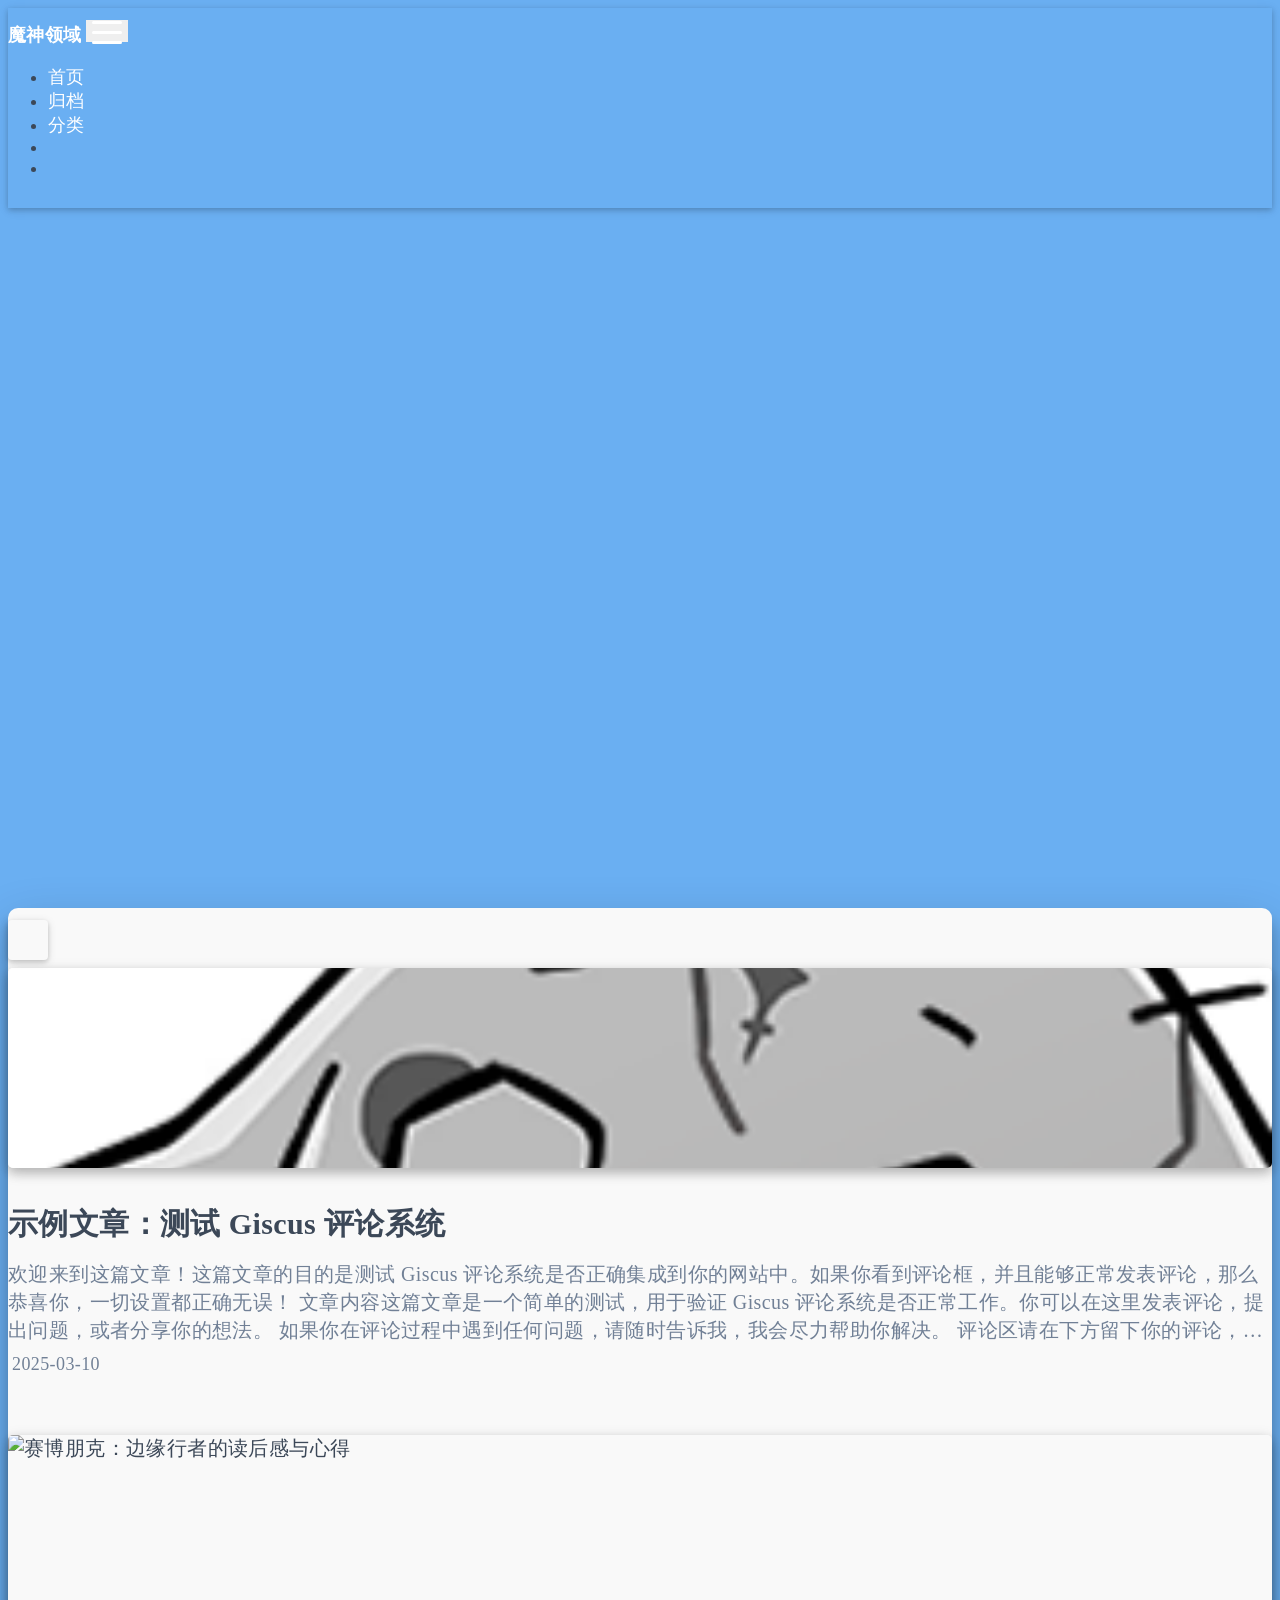
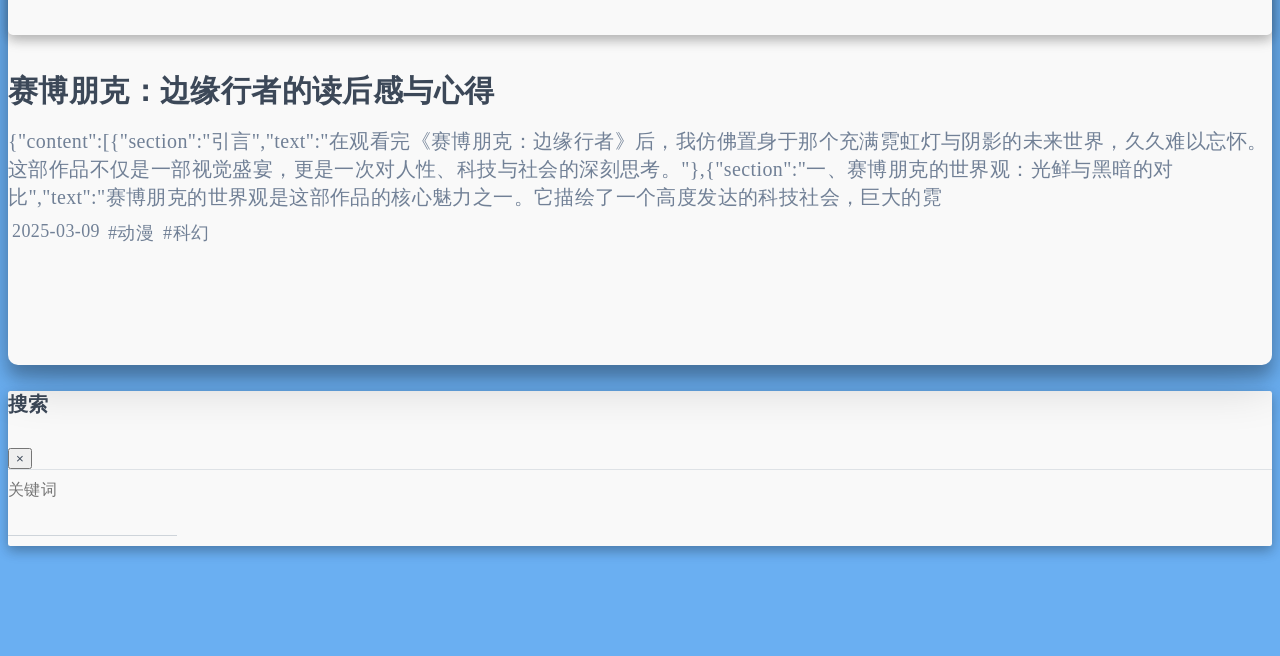
==== commit b3086247: "Site updated: 2025-03-09 22:14:49" ====
--- a/index.html
+++ b/index.html
@@ -15,7 +15,7 @@
   <meta name="viewport" content="width=device-width, initial-scale=1.0, maximum-scale=5.0, shrink-to-fit=no">
   <meta http-equiv="x-ua-compatible" content="ie=edge">
   
-  <meta name="theme-color" content="#ff83ff">
+  <meta name="theme-color" content="#cc54d0">
   <meta name="author" content="第九位魔神">
   <meta name="keywords" content="">
   
@@ -233,6 +233,54 @@
           </div>
         
         
+        
+      </div>
+    </article>
+  </div>
+
+  <div class="row mx-auto index-card">
+    
+    
+      <div class="col-12 col-md-4 m-auto index-img">
+        <a href="/2025/03/09/%E8%BE%B9%E7%BC%98%E8%A1%8C%E8%80%85/" target="_self">
+          <img src="/img/lucy.jpg" srcset="/img/tou.gif" lazyload alt="赛博朋克：边缘行者的读后感与心得">
+        </a>
+      </div>
+    
+    <article class="col-12 col-md-8 mx-auto index-info">
+      <h2 class="index-header">
+        
+        <a href="/2025/03/09/%E8%BE%B9%E7%BC%98%E8%A1%8C%E8%80%85/" target="_self">
+          赛博朋克：边缘行者的读后感与心得
+        </a>
+      </h2>
+
+      
+      <a class="index-excerpt " href="/2025/03/09/%E8%BE%B9%E7%BC%98%E8%A1%8C%E8%80%85/" target="_self">
+        <div>
+          {"content":[{"section":"引言","text":"在观看完《赛博朋克：边缘行者》后，我仿佛置身于那个充满霓虹灯与阴影的未来世界，久久难以忘怀。这部作品不仅是一部视觉盛宴，更是一次对人性、科技与社会的深刻思考。"},{"section":"一、赛博朋克的世界观：光鲜与黑暗的对比","text":"赛博朋克的世界观是这部作品的核心魅力之一。它描绘了一个高度发达的科技社会，巨大的霓
+        </div>
+      </a>
+
+      <div class="index-btm post-metas">
+        
+          <div class="post-meta mr-3">
+            <i class="iconfont icon-date"></i>
+            <time datetime="2025-03-09 00:00" pubdate>
+              2025-03-09
+            </time>
+          </div>
+        
+        
+        
+          <div class="post-meta">
+            <i class="iconfont icon-tags"></i>
+            
+              <a href="/tags/%E5%8A%A8%E6%BC%AB/">#动漫</a>
+            
+              <a href="/tags/%E7%A7%91%E5%B9%BB/">#科幻</a>
+            
+          </div>
         
       </div>
     </article>
--- a/css/main.css
+++ b/css/main.css
@@ -430,10 +430,21 @@
   -o-transform: rotate(-135deg);
   transform: rotate(-135deg);
 }
-.navbar .dropdown-collapse,
-.top-nav-collapse,
-.navbar-col-show {
-  background-color: var(--navbar-bg-color);
+@supports (-webkit-backdrop-filter: blur(5px)) or (backdrop-filter: blur(5px)) {
+  .navbar .dropdown-collapse,
+  .top-nav-collapse,
+  .navbar-col-show {
+    background: rgba(204,84,208,0.5);
+    -webkit-backdrop-filter: blur(5px);
+    backdrop-filter: blur(5px);
+  }
+}
+@supports not ((-webkit-backdrop-filter: blur(5px)) or (backdrop-filter: blur(5px))) {
+  .navbar .dropdown-collapse,
+  .top-nav-collapse,
+  .navbar-col-show {
+    background: #cc54d0;
+  }
 }
 @media (max-width: 767px) {
   .navbar {
@@ -766,7 +777,7 @@
   padding: 3rem 0;
 }
 html {
-  font-size: 16px;
+  font-size: 20px;
   letter-spacing: 0.02em;
 }
 html,
@@ -835,21 +846,21 @@
 }
 :root {
   --color-mode: "light";
-  --body-bg-color: #eee;
-  --board-bg-color: #fff;
+  --body-bg-color: #6aaff2;
+  --board-bg-color: #f9f9f9;
   --text-color: #3c4858;
   --sec-text-color: #718096;
   --post-text-color: #2c3e50;
   --post-heading-color: #1a202c;
-  --post-link-color: #0366d6;
-  --link-hover-color: #30a9de;
+  --post-link-color: #6aaff2;
+  --link-hover-color: #6aaff2;
   --link-hover-bg-color: #f8f9fa;
   --line-color: #eaecef;
-  --navbar-bg-color: #2f4154;
+  --navbar-bg-color: #cc54d0;
   --navbar-text-color: #fff;
   --subtitle-color: #fff;
-  --scrollbar-color: #c4c6c9;
-  --scrollbar-hover-color: #a6a6a6;
+  --scrollbar-color: #eba4d2;
+  --scrollbar-hover-color: #6aaff2;
   --button-bg-color: transparent;
   --button-hover-bg-color: #f2f3f5;
   --highlight-bg-color: #f6f8fa;
@@ -862,8 +873,8 @@
     --color-mode: "dark";
   }
   :root:not([data-user-color-scheme]) {
-    --body-bg-color: #181c27;
-    --board-bg-color: #252d38;
+    --body-bg-color: #21174b;
+    --board-bg-color: #0c132c;
     --text-color: #c4c6c9;
     --sec-text-color: #a7a9ad;
     --post-text-color: #c4c6c9;
@@ -872,13 +883,13 @@
     --link-hover-color: #30a9de;
     --link-hover-bg-color: #364151;
     --line-color: #435266;
-    --navbar-bg-color: #1f3144;
-    --navbar-text-color: #d0d0d0;
+    --navbar-bg-color: #4a42ae;
+    --navbar-text-color: #d4d4d4;
     --subtitle-color: #d0d0d0;
-    --scrollbar-color: #687582;
-    --scrollbar-hover-color: #9da8b3;
+    --scrollbar-color: #b74e6a;
+    --scrollbar-hover-color: #cc54d0;
     --button-bg-color: transparent;
-    --button-hover-bg-color: #46647e;
+    --button-hover-bg-color: #66aaff2;
     --highlight-bg-color: #303030;
     --inlinecode-bg-color: rgba(99,110,123,0.4);
     --fold-title-color: #c4c6c9;
@@ -889,6 +900,22 @@
     filter: brightness(0.9);
     transition: filter 0.2s ease-in-out;
   }
+  @supports (-webkit-backdrop-filter: blur(5px)) or (backdrop-filter: blur(5px)) {
+    :root:not([data-user-color-scheme]) .navbar .dropdown-collapse,
+    :root:not([data-user-color-scheme]) .top-nav-collapse,
+    :root:not([data-user-color-scheme]) .navbar-col-show {
+      background: rgba(74,66,174,0.5);
+      -webkit-backdrop-filter: blur(5px);
+      backdrop-filter: blur(5px);
+    }
+  }
+  @supports not ((-webkit-backdrop-filter: blur(5px)) or (backdrop-filter: blur(5px))) {
+    :root:not([data-user-color-scheme]) .navbar .dropdown-collapse,
+    :root:not([data-user-color-scheme]) .top-nav-collapse,
+    :root:not([data-user-color-scheme]) .navbar-col-show {
+      background: #4a42ae;
+    }
+  }
   :root:not([data-user-color-scheme]) .license-box {
     background-color: rgba(62,75,94,0.35);
     transition: background-color 0.2s ease-in-out;
@@ -900,8 +927,8 @@
 }
 @media not print {
   [data-user-color-scheme="dark"] {
-    --body-bg-color: #181c27;
-    --board-bg-color: #252d38;
+    --body-bg-color: #21174b;
+    --board-bg-color: #0c132c;
     --text-color: #c4c6c9;
     --sec-text-color: #a7a9ad;
     --post-text-color: #c4c6c9;
@@ -910,13 +937,13 @@
     --link-hover-color: #30a9de;
     --link-hover-bg-color: #364151;
     --line-color: #435266;
-    --navbar-bg-color: #1f3144;
-    --navbar-text-color: #d0d0d0;
+    --navbar-bg-color: #4a42ae;
+    --navbar-text-color: #d4d4d4;
     --subtitle-color: #d0d0d0;
-    --scrollbar-color: #687582;
-    --scrollbar-hover-color: #9da8b3;
+    --scrollbar-color: #b74e6a;
+    --scrollbar-hover-color: #cc54d0;
     --button-bg-color: transparent;
-    --button-hover-bg-color: #46647e;
+    --button-hover-bg-color: #66aaff2;
     --highlight-bg-color: #303030;
     --inlinecode-bg-color: rgba(99,110,123,0.4);
     --fold-title-color: #c4c6c9;
@@ -926,6 +953,22 @@
     -webkit-filter: brightness(0.9);
     filter: brightness(0.9);
     transition: filter 0.2s ease-in-out;
+  }
+  @supports (-webkit-backdrop-filter: blur(5px)) or (backdrop-filter: blur(5px)) {
+    [data-user-color-scheme="dark"] .navbar .dropdown-collapse,
+    [data-user-color-scheme="dark"] .top-nav-collapse,
+    [data-user-color-scheme="dark"] .navbar-col-show {
+      background: rgba(74,66,174,0.5);
+      -webkit-backdrop-filter: blur(5px);
+      backdrop-filter: blur(5px);
+    }
+  }
+  @supports not ((-webkit-backdrop-filter: blur(5px)) or (backdrop-filter: blur(5px))) {
+    [data-user-color-scheme="dark"] .navbar .dropdown-collapse,
+    [data-user-color-scheme="dark"] .top-nav-collapse,
+    [data-user-color-scheme="dark"] .navbar-col-show {
+      background: #4a42ae;
+    }
   }
   [data-user-color-scheme="dark"] .license-box {
     background-color: rgba(62,75,94,0.35);
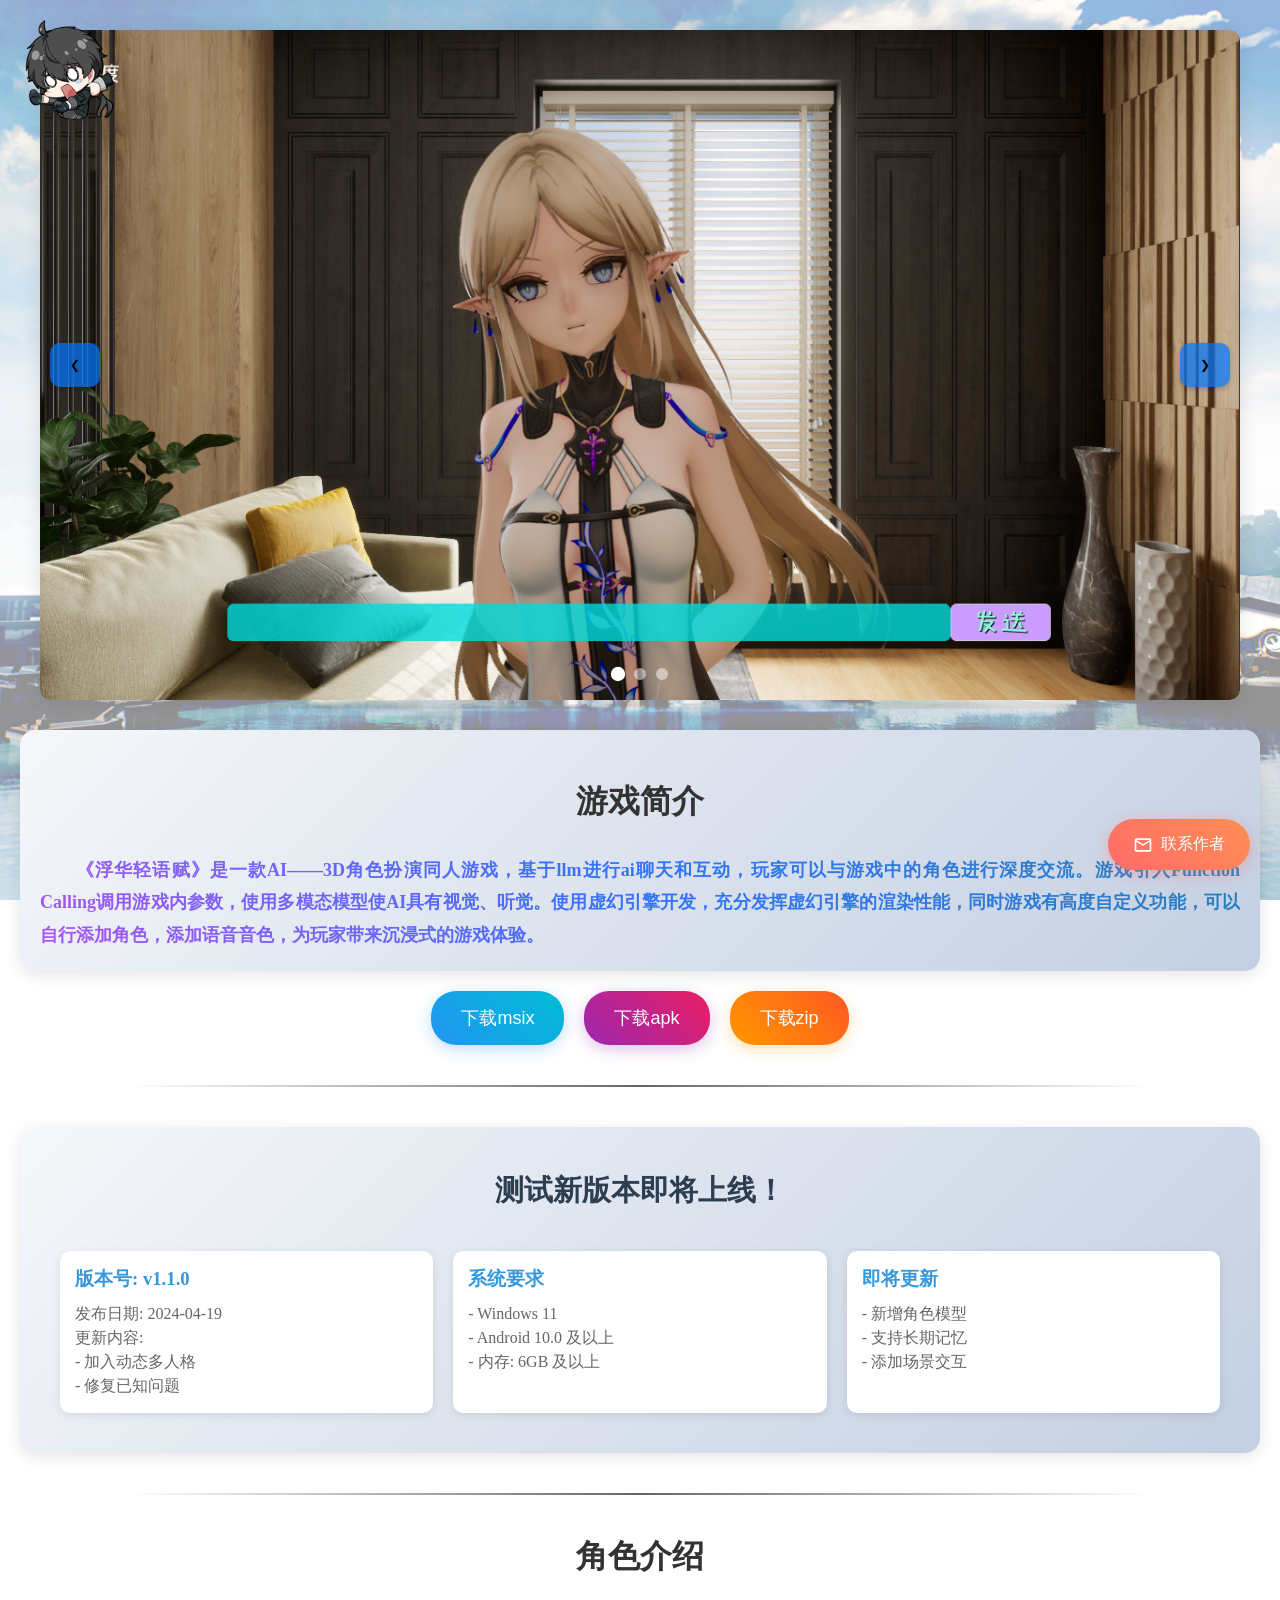
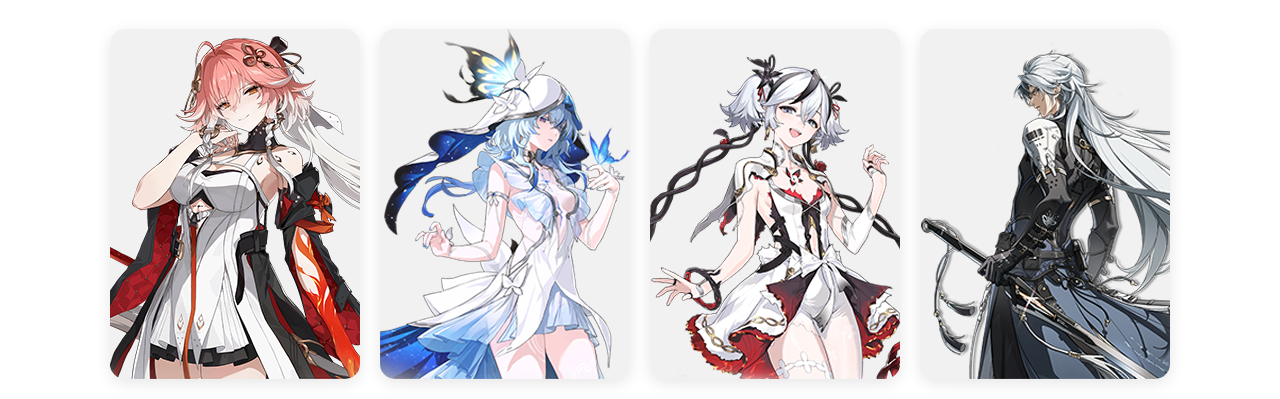
==== commit 4903b0ce: "Add files via upload" ====
--- a/index.html
+++ b/index.html
@@ -1,409 +1,584 @@
-
-
-<!DOCTYPE html>
-<html lang="zh-CN" data-default-color-scheme=auto>
-
-
-
-<head>
-  <meta charset="UTF-8">
-
-  <link rel="apple-touch-icon" sizes="76x76" href="/img/biaoqin.png">
-  <link rel="icon" href="/img/biaoqin.png">
-  
-
-  <meta name="viewport" content="width=device-width, initial-scale=1.0, maximum-scale=5.0, shrink-to-fit=no">
-  <meta http-equiv="x-ua-compatible" content="ie=edge">
-  
-  <meta name="theme-color" content="#cc54d0">
-  <meta name="author" content="第九位魔神">
-  <meta name="keywords" content="">
-  
-    <meta property="og:type" content="website">
-<meta property="og:title" content="魔神空间">
-<meta property="og:url" content="http://example.com/index.html">
-<meta property="og:site_name" content="魔神空间">
-<meta property="og:locale" content="zh_CN">
-<meta property="article:author" content="第九位魔神">
-<meta name="twitter:card" content="summary_large_image">
-  
-  
-    <meta name="referrer" content="no-referrer-when-downgrade">
-  
-  
-  <title>魔神空间</title>
-
-  <link  rel="stylesheet" href="https://lib.baomitu.com/twitter-bootstrap/4.6.1/css/bootstrap.min.css" />
-
-
-
-
-
-<!-- 主题依赖的图标库，不要自行修改 -->
-<!-- Do not modify the link that theme dependent icons -->
-
-<link rel="stylesheet" href="//at.alicdn.com/t/c/font_1749284_5i9bdhy70f8.css">
-
-
-
-<link rel="stylesheet" href="//at.alicdn.com/t/c/font_1736178_k526ubmyhba.css">
-
-
-<link  rel="stylesheet" href="/css/main.css" />
-
-
-  <link id="highlight-css" rel="stylesheet" href="/css/highlight.css" />
-  
-    <link id="highlight-css-dark" rel="stylesheet" href="/css/highlight-dark.css" />
-  
-
-
-
-
-  <script id="fluid-configs">
-    var Fluid = window.Fluid || {};
-    Fluid.ctx = Object.assign({}, Fluid.ctx)
-    var CONFIG = {"hostname":"example.com","root":"/","version":"1.9.8","typing":{"enable":true,"typeSpeed":100,"cursorChar":"_","loop":true,"scope":[]},"anchorjs":{"enable":true,"element":"h1,h2,h3,h4,h5,h6","placement":"left","visible":"hover","icon":""},"progressbar":{"enable":true,"height_px":3,"color":"#29d","options":{"showSpinner":false,"trickleSpeed":100}},"code_language":{"enable":true,"default":"TEXT"},"copy_btn":true,"image_caption":{"enable":true},"image_zoom":{"enable":true,"img_url_replace":["",""]},"toc":{"enable":true,"placement":"right","headingSelector":"h1,h2,h3,h4,h5,h6","collapseDepth":0},"lazyload":{"enable":true,"loading_img":"/img/tou.gif","onlypost":false,"offset_factor":2},"web_analytics":{"enable":false,"follow_dnt":true,"baidu":null,"google":{"measurement_id":null},"tencent":{"sid":null,"cid":null},"leancloud":{"app_id":null,"app_key":null,"server_url":null,"path":"window.location.pathname","ignore_local":false},"umami":{"src":null,"website_id":null,"domains":null,"start_time":"2024-01-01T00:00:00.000Z","token":null,"api_server":null}},"search_path":"/local-search.xml","include_content_in_search":true};
-
-    if (CONFIG.web_analytics.follow_dnt) {
-      var dntVal = navigator.doNotTrack || window.doNotTrack || navigator.msDoNotTrack;
-      Fluid.ctx.dnt = dntVal && (dntVal.startsWith('1') || dntVal.startsWith('yes') || dntVal.startsWith('on'));
-    }
-  </script>
-  <script  src="/js/utils.js" ></script>
-  <script  src="/js/color-schema.js" ></script>
-  
-
-
-  
-<meta name="generator" content="Hexo 7.3.0"></head>
-
-
-<body>
-  
-
-  <header>
-    
-
-<div class="header-inner" style="height: 100vh;">
-  <nav id="navbar" class="navbar fixed-top  navbar-expand-lg navbar-dark scrolling-navbar">
-  <div class="container">
-    <a class="navbar-brand" href="/">
-      <strong>魔神领域</strong>
-    </a>
-
-    <button id="navbar-toggler-btn" class="navbar-toggler" type="button" data-toggle="collapse"
-            data-target="#navbarSupportedContent"
-            aria-controls="navbarSupportedContent" aria-expanded="false" aria-label="Toggle navigation">
-      <div class="animated-icon"><span></span><span></span><span></span></div>
-    </button>
-
-    <!-- Collapsible content -->
-    <div class="collapse navbar-collapse" id="navbarSupportedContent">
-      <ul class="navbar-nav ml-auto text-center">
-        
-          
-          
-          
-          
-            <li class="nav-item">
-              <a class="nav-link" href="/" target="_self">
-                <i class="iconfont icon-home-fill"></i>
-                <span>首页</span>
-              </a>
-            </li>
-          
-        
-          
-          
-          
-          
-            <li class="nav-item">
-              <a class="nav-link" href="/archives/" target="_self">
-                <i class="iconfont icon-archive-fill"></i>
-                <span>归档</span>
-              </a>
-            </li>
-          
-        
-          
-          
-          
-          
-            <li class="nav-item">
-              <a class="nav-link" href="/categories/" target="_self">
-                <i class="iconfont icon-category-fill"></i>
-                <span>分类</span>
-              </a>
-            </li>
-          
-        
-        
-          <li class="nav-item" id="search-btn">
-            <a class="nav-link" target="_self" href="javascript:;" data-toggle="modal" data-target="#modalSearch" aria-label="Search">
-              <i class="iconfont icon-search"></i>
-            </a>
-          </li>
-          
-        
-        
-          <li class="nav-item" id="color-toggle-btn">
-            <a class="nav-link" target="_self" href="javascript:;" aria-label="Color Toggle">
-              <i class="iconfont icon-dark" id="color-toggle-icon"></i>
-            </a>
-          </li>
-        
-      </ul>
-    </div>
-  </div>
-</nav>
-
-  
-
-<div id="banner" class="banner" parallax=true
-     style="background: url('/img/david.png') no-repeat center center; background-size: cover;">
-  <div class="full-bg-img">
-    <div class="mask flex-center" style="background-color: rgba(0, 0, 0, 0)">
-      <div class="banner-text text-center fade-in-up">
-        <div class="h2">
-          
-            <span id="subtitle" data-typed-text="欢迎来到第九位魔神的领域"></span>
-          
-        </div>
-
-        
-      </div>
-
-      
-        <div class="scroll-down-bar">
-          <i class="iconfont icon-arrowdown"></i>
-        </div>
-      
-    </div>
-  </div>
-</div>
-
-</div>
-
-  </header>
-
-  <main>
-    
-      <div class="container nopadding-x-md">
-        <div id="board"
-          style="margin-top: 0">
-          
-          <div class="container">
-            <div class="row">
-              <div class="col-12 col-md-10 m-auto">
-                
-
-
-  <div class="row mx-auto index-card">
-    
-    
-      <div class="col-12 col-md-4 m-auto index-img">
-        <a href="/2025/03/10/chenge-first-blog/" target="_self">
-          <img src="/img/wu.png" srcset="/img/tou.gif" lazyload alt="示例文章：测试 Giscus 评论系统">
-        </a>
-      </div>
-    
-    <article class="col-12 col-md-8 mx-auto index-info">
-      <h2 class="index-header">
-        
-        <a href="/2025/03/10/chenge-first-blog/" target="_self">
-          示例文章：测试 Giscus 评论系统
-        </a>
-      </h2>
-
-      
-      <a class="index-excerpt " href="/2025/03/10/chenge-first-blog/" target="_self">
-        <div>
-          欢迎来到这篇文章！这篇文章的目的是测试 Giscus 评论系统是否正确集成到你的网站中。如果你看到评论框，并且能够正常发表评论，那么恭喜你，一切设置都正确无误！ 文章内容这篇文章是一个简单的测试，用于验证 Giscus 评论系统是否正常工作。你可以在这里发表评论，提出问题，或者分享你的想法。 如果你在评论过程中遇到任何问题，请随时告诉我，我会尽力帮助你解决。 评论区请在下方留下你的评论，测试一下评
-        </div>
-      </a>
-
-      <div class="index-btm post-metas">
-        
-          <div class="post-meta mr-3">
-            <i class="iconfont icon-date"></i>
-            <time datetime="2025-03-10 00:00" pubdate>
-              2025-03-10
-            </time>
-          </div>
-        
-        
-        
-      </div>
-    </article>
-  </div>
-
-  <div class="row mx-auto index-card">
-    
-    
-      <div class="col-12 col-md-4 m-auto index-img">
-        <a href="/2025/03/09/%E8%BE%B9%E7%BC%98%E8%A1%8C%E8%80%85/" target="_self">
-          <img src="/img/lucy.jpg" srcset="/img/tou.gif" lazyload alt="赛博朋克：边缘行者的读后感与心得">
-        </a>
-      </div>
-    
-    <article class="col-12 col-md-8 mx-auto index-info">
-      <h2 class="index-header">
-        
-        <a href="/2025/03/09/%E8%BE%B9%E7%BC%98%E8%A1%8C%E8%80%85/" target="_self">
-          赛博朋克：边缘行者的读后感与心得
-        </a>
-      </h2>
-
-      
-      <a class="index-excerpt " href="/2025/03/09/%E8%BE%B9%E7%BC%98%E8%A1%8C%E8%80%85/" target="_self">
-        <div>
-          {"content":[{"section":"引言","text":"在观看完《赛博朋克：边缘行者》后，我仿佛置身于那个充满霓虹灯与阴影的未来世界，久久难以忘怀。这部作品不仅是一部视觉盛宴，更是一次对人性、科技与社会的深刻思考。"},{"section":"一、赛博朋克的世界观：光鲜与黑暗的对比","text":"赛博朋克的世界观是这部作品的核心魅力之一。它描绘了一个高度发达的科技社会，巨大的霓
-        </div>
-      </a>
-
-      <div class="index-btm post-metas">
-        
-          <div class="post-meta mr-3">
-            <i class="iconfont icon-date"></i>
-            <time datetime="2025-03-09 00:00" pubdate>
-              2025-03-09
-            </time>
-          </div>
-        
-        
-        
-          <div class="post-meta">
-            <i class="iconfont icon-tags"></i>
-            
-              <a href="/tags/%E5%8A%A8%E6%BC%AB/">#动漫</a>
-            
-              <a href="/tags/%E7%A7%91%E5%B9%BB/">#科幻</a>
-            
-          </div>
-        
-      </div>
-    </article>
-  </div>
-
-
-
-
-
-              </div>
-            </div>
-          </div>
-        </div>
-      </div>
-    
-
-    
-      <a id="scroll-top-button" aria-label="TOP" href="#" role="button">
-        <i class="iconfont icon-arrowup" aria-hidden="true"></i>
-      </a>
-    
-
-    
-      <div class="modal fade" id="modalSearch" tabindex="-1" role="dialog" aria-labelledby="ModalLabel"
-     aria-hidden="true">
-  <div class="modal-dialog modal-dialog-scrollable modal-lg" role="document">
-    <div class="modal-content">
-      <div class="modal-header text-center">
-        <h4 class="modal-title w-100 font-weight-bold">搜索</h4>
-        <button type="button" id="local-search-close" class="close" data-dismiss="modal" aria-label="Close">
-          <span aria-hidden="true">&times;</span>
-        </button>
-      </div>
-      <div class="modal-body mx-3">
-        <div class="md-form mb-5">
-          <input type="text" id="local-search-input" class="form-control validate">
-          <label data-error="x" data-success="v" for="local-search-input">关键词</label>
-        </div>
-        <div class="list-group" id="local-search-result"></div>
-      </div>
-    </div>
-  </div>
-</div>
-
-    
-
-    
-  </main>
-
-  <footer>
-    <div class="footer-inner">
-  
-    <div class="footer-content">
-      
-
-    </div>
-  
-  
-  
-</div>
-
-  </footer>
-
-  <!-- Scripts -->
-  
-  <script  src="https://lib.baomitu.com/nprogress/0.2.0/nprogress.min.js" ></script>
-  <link  rel="stylesheet" href="https://lib.baomitu.com/nprogress/0.2.0/nprogress.min.css" />
-
-  <script>
-    NProgress.configure({"showSpinner":false,"trickleSpeed":100})
-    NProgress.start()
-    window.addEventListener('load', function() {
-      NProgress.done();
-    })
-  </script>
-
-
-<script  src="https://lib.baomitu.com/jquery/3.6.4/jquery.min.js" ></script>
-<script  src="https://lib.baomitu.com/twitter-bootstrap/4.6.1/js/bootstrap.min.js" ></script>
-<script  src="/js/events.js" ></script>
-<script  src="/js/plugins.js" ></script>
-
-
-  <script  src="https://lib.baomitu.com/typed.js/2.0.12/typed.min.js" ></script>
-  <script>
-    (function (window, document) {
-      var typing = Fluid.plugins.typing;
-      var subtitle = document.getElementById('subtitle');
-      if (!subtitle || !typing) {
-        return;
-      }
-      var text = subtitle.getAttribute('data-typed-text');
-      
-        typing(text);
-      
-    })(window, document);
-  </script>
-
-
-
-
-  
-    <script  src="/js/img-lazyload.js" ></script>
-  
-
-
-
-
-  <script  src="/js/local-search.js" ></script>
-
-
-
-
-
-<!-- 主题的启动项，将它保持在最底部 -->
-<!-- the boot of the theme, keep it at the bottom -->
-<script  src="/js/boot.js" ></script>
-
-
-  
-
-  <noscript>
-    <div class="noscript-warning">博客在允许 JavaScript 运行的环境下浏览效果更佳</div>
-  </noscript>
-</body>
-</html>
+<!DOCTYPE html>
+<html lang="zh">
+<head>
+    <meta charset="UTF-8">
+    <title>浮华轻语赋</title>
+    <link rel="icon" type="image/x-icon" href="qetuk-lx2kt-001.ico">
+    <style>
+        body {
+            margin: 0;
+            padding: 0;
+            background-image: url('img/jinzhou.png');
+            background-size: cover;
+            background-attachment: fixed;
+            background-position: center;
+            position: relative;
+        }
+
+        body::before {
+            content: '';
+            position: fixed;
+            top: 0;
+            left: 0;
+            width: 100%;
+            height: 100%;
+            background-color: rgba(255, 255, 255, 0.582);
+            z-index: -1;
+        }
+
+        /* 轮播容器样式：设置最大宽度、居中显示和基础外观 */
+        .slider-container {
+            max-width: 1200px;
+            height: 670px;
+            margin: 30px auto;
+            position: relative;
+            overflow: hidden;
+            border-radius: 10px;
+            box-shadow: 0 0 20px rgba(0,0,0,0.1);
+        }
+
+        /* 轮播区域样式：修改为绝对定位 */
+        .slider {
+            position: relative;
+            width: 100%;
+            height: 500px;
+            height: 670px;
+        }
+
+        /* 单个轮播项样式：使用绝对定位和透明度过渡 */
+        .slide {
+            position: absolute;
+            width: 100%;
+            height: 100%;
+            opacity: 0;
+            transition: opacity 0.8s ease-in-out;
+        }
+
+        .slide.active {
+            opacity: 1;
+        }
+
+        /* 轮播图片样式：保持图片比例并填充整个容器 */
+        .slide img {
+            width: 100%;
+            height: 100%;
+            object-fit: cover;
+            border-radius: 10px;  /* 添加圆角效果 */
+        }
+
+        /* 轮播按钮容器：居中对齐并设置相对位置 */
+        .slider-buttons {
+            position: absolute;
+            top: 50%;
+            width: 100%;
+            display: flex;
+            justify-content: space-between;
+            transform: translateY(-50%);
+        }
+
+        /* 轮播按钮样式：半透明背景、方形外观和阴影效果 */
+        .slider-btn {
+            background: rgba(0, 119, 255, 0.7);
+            border: none;
+            padding: 15px 20px;
+            cursor: pointer;
+            font-size: 12px;
+            margin: 0 10px;
+            transition: all 0.3s;
+            box-shadow: 0 2px 5px rgba(0,0,0,0.2);
+            border-radius: 10px;
+        }
+
+        .slider-btn:hover {
+            background: rgba(255,255,255,0.9);
+            transform: scale(1.1);
+            box-shadow: 0 4px 8px rgba(0,0,0,0.3);
+        }
+
+        /* 指示点容器：底部居中布局 */
+        .dots {
+            position: absolute;
+            bottom: 20px;
+            width: 100%;
+            display: flex;
+            justify-content: center;
+            gap: 10px;
+        }
+
+        /* 指示点样式：圆点外观和动画效果 */
+        .dot {
+            width: 12px;
+            height: 12px;
+            background: rgba(255,255,255,0.5);
+            border-radius: 50%;
+            cursor: pointer;
+            transition: all 0.3s;
+        }
+
+        /* 激活状态的指示点样式 */
+        .dot.active {
+            background: #fff;
+            transform: scale(1.2);
+        }
+
+        /* 修改：跳转按钮容器样式 */
+        .jump-button-container {
+            text-align: center;
+            margin: 20px 0;
+            display: flex;
+            justify-content: center;
+            gap: 20px;
+        }
+
+        /* 修改：基础跳转按钮样式 */
+        .jump-button {
+            padding: 15px 30px;
+            font-size: 18px;
+            color: white;
+            border: none;
+            border-radius: 25px;
+            cursor: pointer;
+            transition: all 0.3s ease;
+        }
+
+        /* 新增：蓝色按钮样式 */
+        .jump-button.blue {
+            background: linear-gradient(45deg, #2196F3, #00BCD4);
+            box-shadow: 0 4px 15px rgba(33, 150, 243, 0.3);
+        }
+        .jump-button.blue:hover {
+            transform: translateY(-2px);
+            box-shadow: 0 6px 20px rgba(33, 150, 243, 0.4);
+            background: linear-gradient(45deg, #1976D2, #0097A7);
+        }
+
+        /* 新增：紫色按钮样式 */
+        .jump-button.purple {
+            background: linear-gradient(45deg, #9C27B0, #E91E63);
+            box-shadow: 0 4px 15px rgba(156, 39, 176, 0.3);
+        }
+        .jump-button.purple:hover {
+            transform: translateY(-2px);
+            box-shadow: 0 6px 20px rgba(156, 39, 176, 0.4);
+            background: linear-gradient(45deg, #7B1FA2, #C2185B);
+        }
+
+        /* 修改：把绿色按钮改为橘色 */
+        .jump-button.green {
+            background: linear-gradient(45deg, #FF9800, #FF5722);
+            box-shadow: 0 4px 15px rgba(255, 152, 0, 0.3);
+        }
+        .jump-button.green:hover {
+            transform: translateY(-2px);
+            box-shadow: 0 6px 20px rgba(255, 152, 0, 0.4);
+            background: linear-gradient(45deg, #F57C00, #E64A19);
+        }
+
+        /* 分隔线样式 */
+        .divider {
+            width: 80%;
+            height: 2px;
+            background: linear-gradient(to right, transparent, #666, transparent);
+            margin: 40px auto;
+        }
+
+        /* 角色展示区域标题 */
+        .character-title {
+            text-align: center;
+            font-size: 2em;
+            color: #333;
+            margin: 30px 0;
+        }
+
+        /* 角色卡片容器 */
+        .character-container {
+            display: flex;
+            justify-content: center;
+            flex-wrap: wrap;
+            gap: 20px;
+            max-width: 1200px;
+            margin: 0 auto;
+            padding: 20px;
+        }
+
+        /* 角色卡片样式 */
+        .character-card {
+            width: 250px;
+            height: 350px;
+            border-radius: 15px;
+            overflow: hidden;
+            box-shadow: 0 4px 15px rgba(0,0,0,0.1);
+            transition: all 0.3s ease;
+            position: relative;
+            background-color: #f1f1f1; /* 默认灰色背景 */
+        }
+
+        .character-card:hover {
+            background-color: #f799a9; /* 悬浮时的浅粉色背景 */
+            transform: translateY(-5px);
+            box-shadow: 0 6px 20px rgba(0,0,0,0.15);
+        }
+
+        /* 添加角色介绍文本容器样式 */
+        .character-text {
+            position: absolute;
+            bottom: 0;
+            left: 0;
+            right: 0;
+            background: rgba(0, 0, 0, 0.7);
+            color: white;
+            padding: 15px;
+            transform: translateY(100%);
+            transition: transform 0.3s ease;
+        }
+
+        .character-card:hover .character-text {
+            transform: translateY(0);
+        }
+
+        .character-text h3 {
+            margin: 0 0 8px 0;
+            font-size: 1.2em;
+        }
+
+        .character-text p {
+            margin: 0;
+            font-size: 0.9em;
+            min-height: 3em;
+        }
+
+        /* 新版本信息样式 */
+        .version-info {
+            max-width: 1200px;
+            margin: 0 auto;
+            padding: 20px;
+            background: linear-gradient(135deg, #f5f7fa 0%, #c3cfe2 100%);
+            border-radius: 15px;
+            box-shadow: 0 4px 15px rgba(0,0,0,0.1);
+        }
+
+        .version-title {
+            text-align: center;
+            font-size: 1.8em;
+            color: #2c3e50;
+            margin-bottom: 20px;
+        }
+
+        .version-content {
+            display: grid;
+            grid-template-columns: repeat(auto-fit, minmax(250px, 1fr));
+            gap: 20px;
+            padding: 20px;
+        }
+
+        .version-item {
+            background: white;
+            padding: 15px;
+            border-radius: 10px;
+            box-shadow: 0 2px 8px rgba(0,0,0,0.1);
+        }
+
+        .version-item h3 {
+            color: #3498db;
+            margin: 0 0 10px 0;
+        }
+
+        .version-item p {
+            color: #666;
+            margin: 0;
+            line-height: 1.5;
+        }
+
+        /* 联系作者按钮样式 */
+        .contact-author {
+            position: fixed;
+            right: 30px;
+            bottom: 30px;
+            padding: 15px 25px;
+            background: linear-gradient(45deg, #FF6B6B, #FF8E53);
+            color: white;
+            border: none;
+            border-radius: 50px;
+            cursor: pointer;
+            font-size: 16px;
+            box-shadow: 0 4px 15px rgba(255, 107, 107, 0.4);
+            transition: all 0.3s ease;
+            z-index: 1000;
+            display: flex;
+            align-items: center;
+            gap: 8px;
+        }
+
+        .contact-author:hover {
+            transform: translateY(-3px);
+            box-shadow: 0 6px 20px rgba(255, 107, 107, 0.6);
+            background: linear-gradient(45deg, #FF5252, #FF7043);
+        }
+
+        .contact-author svg {
+            width: 20px;
+            height: 20px;
+            fill: currentColor;
+        }
+
+        /* 游戏简介样式 */
+        .game-intro {
+            max-width: 1200px;
+            margin: 0 auto;
+            padding: 20px;
+            background: linear-gradient(135deg, #f5f7fa 0%, #c3cfe2 100%);
+            border-radius: 15px;
+            box-shadow: 0 4px 15px rgba(0,0,0,0.1);
+        }
+
+        .game-intro p {
+            font-size: 18px;
+            line-height: 1.8;
+            margin: 0;
+            text-align: justify;
+            text-indent: 2em;
+            background: linear-gradient(45deg, #ab55f1, #3474ff, #2980b9);
+            -webkit-background-clip: text;
+            background-clip: text;
+            color: transparent;
+            animation: text-gradient 8s ease infinite;
+        }
+
+        @keyframes text-gradient {
+            0%, 100% {
+                background-position: 0% 50%;
+            }
+            50% {
+                background-position: 100% 50%;
+            }
+        }
+
+        /* Logo样式 */
+        .fixed-logo {
+            position: fixed;
+            top: 20px;
+            left: 20px;
+            width: 100px;
+            height: 100px;
+            z-index: 1000;
+        }
+
+        .fixed-logo:hover {
+            transform: scale(1.2);
+        }
+    </style>
+</head>
+<body>
+    <!-- 添加固定Logo -->
+    <img src="img/ttt.png" alt="Logo" class="fixed-logo">
+
+    <div class="slider-container">
+        <div class="slider">
+            <div class="slide active">
+                <img src="img/yanshi1.png" alt="幻灯片1">
+            </div>
+            <div class="slide">
+                <img src="img/yanshi2.png" alt="幻灯片2">
+            </div>
+            <div class="slide">
+                <img src="img/yanshi3.png" alt="幻灯片3">
+            </div>
+        </div>
+        <div class="slider-buttons">
+            <button class="slider-btn prev">❮</button>
+            <button class="slider-btn next">❯</button>
+        </div>
+        <div class="dots">
+            <span class="dot active"></span>
+            <span class="dot"></span>
+            <span class="dot"></span>
+        </div>
+    </div>
+    
+    <!-- 游戏简介 -->
+    <div class="game-intro">
+        <h2 class="character-title">游戏简介</h2>
+        <p style="font-weight: bold;">《浮华轻语赋》是一款AI——3D角色扮演同人游戏，基于llm进行ai聊天和互动，玩家可以与游戏中的角色进行深度交流。游戏引入Function Calling调用游戏内参数，使用多模态模型使AI具有视觉、听觉。使用虚幻引擎开发，充分发挥虚幻引擎的渲染性能，同时游戏有高度自定义功能，可以自行添加角色，添加语音音色，为玩家带来沉浸式的游戏体验。</p>
+        </p>
+    </div>
+    
+    <!-- 修改：跳转按钮容器 -->
+    <div class="jump-button-container">
+        <button class="jump-button blue" onclick="window.location.href='https://github.com/cyber-moshen/Whispers-of-Ephemera'">下载msix</button>
+        <button class="jump-button purple" onclick="window.location.href='https://github.com/cyber-moshen/Whispers-of-Ephemera'">下载apk</button>
+        <button class="jump-button green" onclick="window.location.href='https://github.com/cyber-moshen/Whispers-of-Ephemera'">下载zip</button>
+    </div>
+
+    <div class="divider"></div>
+
+    <!-- 新增版本信息部分 -->
+    <div class="version-info">
+        <h2 class="version-title">测试新版本即将上线！</h2>
+        <div class="version-content">
+            <div class="version-item">
+                <h3>版本号: v1.1.0</h3>
+                <p>发布日期: 2024-04-19</p>
+                <p>更新内容:</p>
+                <p>- 加入动态多人格</p>
+                <p>- 修复已知问题</p>
+            </div>
+            <div class="version-item">
+                <h3>系统要求</h3>
+                <p>- Windows 11 </p>
+                <p>- Android 10.0 及以上</p>
+                <p>- 内存: 6GB 及以上</p>
+            </div>
+            <div class="version-item">
+                <h3>即将更新</h3>
+                <p>- 新增角色模型</p>
+                <p>- 支持长期记忆</p>
+                <p>- 添加场景交互</p>
+            </div>
+        </div>
+    </div>
+
+    <div class="divider"></div>
+    <h2 class="character-title">角色介绍</h2>
+    
+    <div class="character-container">
+        <div class="character-card">
+            <img src="img/changli.png" alt="角色1">
+            <div class="character-text">
+                <h3>长离</h3>
+                <p></p>
+            </div>
+        </div>
+        <div class="character-card">
+            <img src="img/shouanren.png" alt="角色2">
+            <div class="character-text">
+                <h3>卡提希娅</h3>
+                <p></p>
+            </div>
+        </div>
+        <div class="character-card">
+            <img src="img/chun.png" alt="角色3">
+            <div class="character-text">
+                <h3>椿</h3>
+                <p></p>
+            </div>
+        </div>
+        <div class="character-card">
+            <img src="img/kakaluo.png" alt="角色4">
+            <div class="character-text">
+                <h3>卡卡罗</h3>
+                <p></p>
+            </div>
+        </div>
+    </div>
+
+    <button class="contact-author" onclick="window.location.href='https://github.com/cyber-moshen'">
+        <svg viewBox="0 0 24 24">
+            <path d="M20 4H4c-1.1 0-2 .9-2 2v12c0 1.1.9 2 2 2h16c1.1 0 2-.9 2-2V6c0-1.1-.9-2-2-2zm0 14H4V8l8 5 8-5v10zm-8-7L4 6h16l-8 5z"/>
+        </svg>
+        联系作者
+    </button>
+
+    <script>
+        // 获取DOM元素
+        const slides = document.querySelectorAll('.slide');
+        const dots = document.querySelectorAll('.dot');
+        const prevBtn = document.querySelector('.prev');
+        const nextBtn = document.querySelector('.next');
+        
+        let currentSlide = 0;
+        const slidesCount = slides.length;
+
+        // 更新轮播图显示状态
+        function updateSlider() {
+            // 移除所有活动状态
+            slides.forEach(slide => slide.classList.remove('active'));
+            dots.forEach(dot => dot.classList.remove('active'));
+            
+            // 添加当前活动状态
+            slides[currentSlide].classList.add('active');
+            dots[currentSlide].classList.add('active');
+        }
+
+        // 切换到下一张图片
+        function nextSlide() {
+            // 使用取模运算实现循环切换
+            currentSlide = (currentSlide + 1) % slidesCount;
+            updateSlider();
+        }
+
+        // 切换到上一张图片
+        function prevSlide() {
+            // 处理负数索引的情况
+            currentSlide = (currentSlide - 1 + slidesCount) % slidesCount;
+            updateSlider();
+        }
+
+        // 绑定点击事件
+        nextBtn.addEventListener('click', nextSlide);
+        prevBtn.addEventListener('click', prevSlide);
+        
+        // 为每个指示点添加点击事件
+        dots.forEach((dot, index) => {
+            dot.addEventListener('click', () => {
+                currentSlide = index;
+                updateSlider();
+            });
+        });
+
+        // 设置自动轮播，每5秒切换一次
+        setInterval(nextSlide,5000);
+
+        // 角色介绍文本
+        const characterDescriptions = {
+            '长离': '今州令尹参事，前明庭中政省长史，拥有丹煌离火的异能力。',
+            '卡提希娅': '原名芙露德莉斯，来自黎那汐塔的岁主共鸣者。',
+            '椿': '黑海岸的执花，自由洒脱，外表温柔却内心危险，言语中偶尔流露出病娇的气息。',
+            '卡卡罗': '卡卡罗，一位从灾民到传奇佣兵团团长的崛起者。在战斗中果断且无情，展现出强大的领袖气质。',
+        };
+
+        // 打字机效果函数
+        function typeWriter(element, text, speed = 50) {
+            let timer;
+            let i = 0;
+            element.textContent = '';
+            
+            function type() {
+                if (i < text.length) {
+                    element.textContent += text.charAt(i);
+                    i++;
+                    timer = setTimeout(type, speed);
+                }
+            }
+            
+            type();
+            return () => {
+                clearTimeout(timer);  // 返回清除定时器的函数
+            };
+        }
+
+        // 为每个角色卡片添加鼠标悬停事件
+        document.querySelectorAll('.character-card').forEach(card => {
+            const name = card.querySelector('h3').textContent;
+            const textElement = card.querySelector('p');
+            let isTyping = false;
+            let stopTyping = null;
+
+            card.addEventListener('mouseenter', () => {
+                if (stopTyping) {
+                    stopTyping();  // 如果存在之前的打字效果，清除它
+                }
+                isTyping = true;
+                stopTyping = typeWriter(textElement, characterDescriptions[name], 50);
+            });
+
+            card.addEventListener('mouseleave', () => {
+                if (stopTyping) {
+                    stopTyping();  // 清除打字效果
+                }
+                isTyping = false;
+                textElement.textContent = '';
+            });
+        });
+    </script>
+</body>
+</html>
